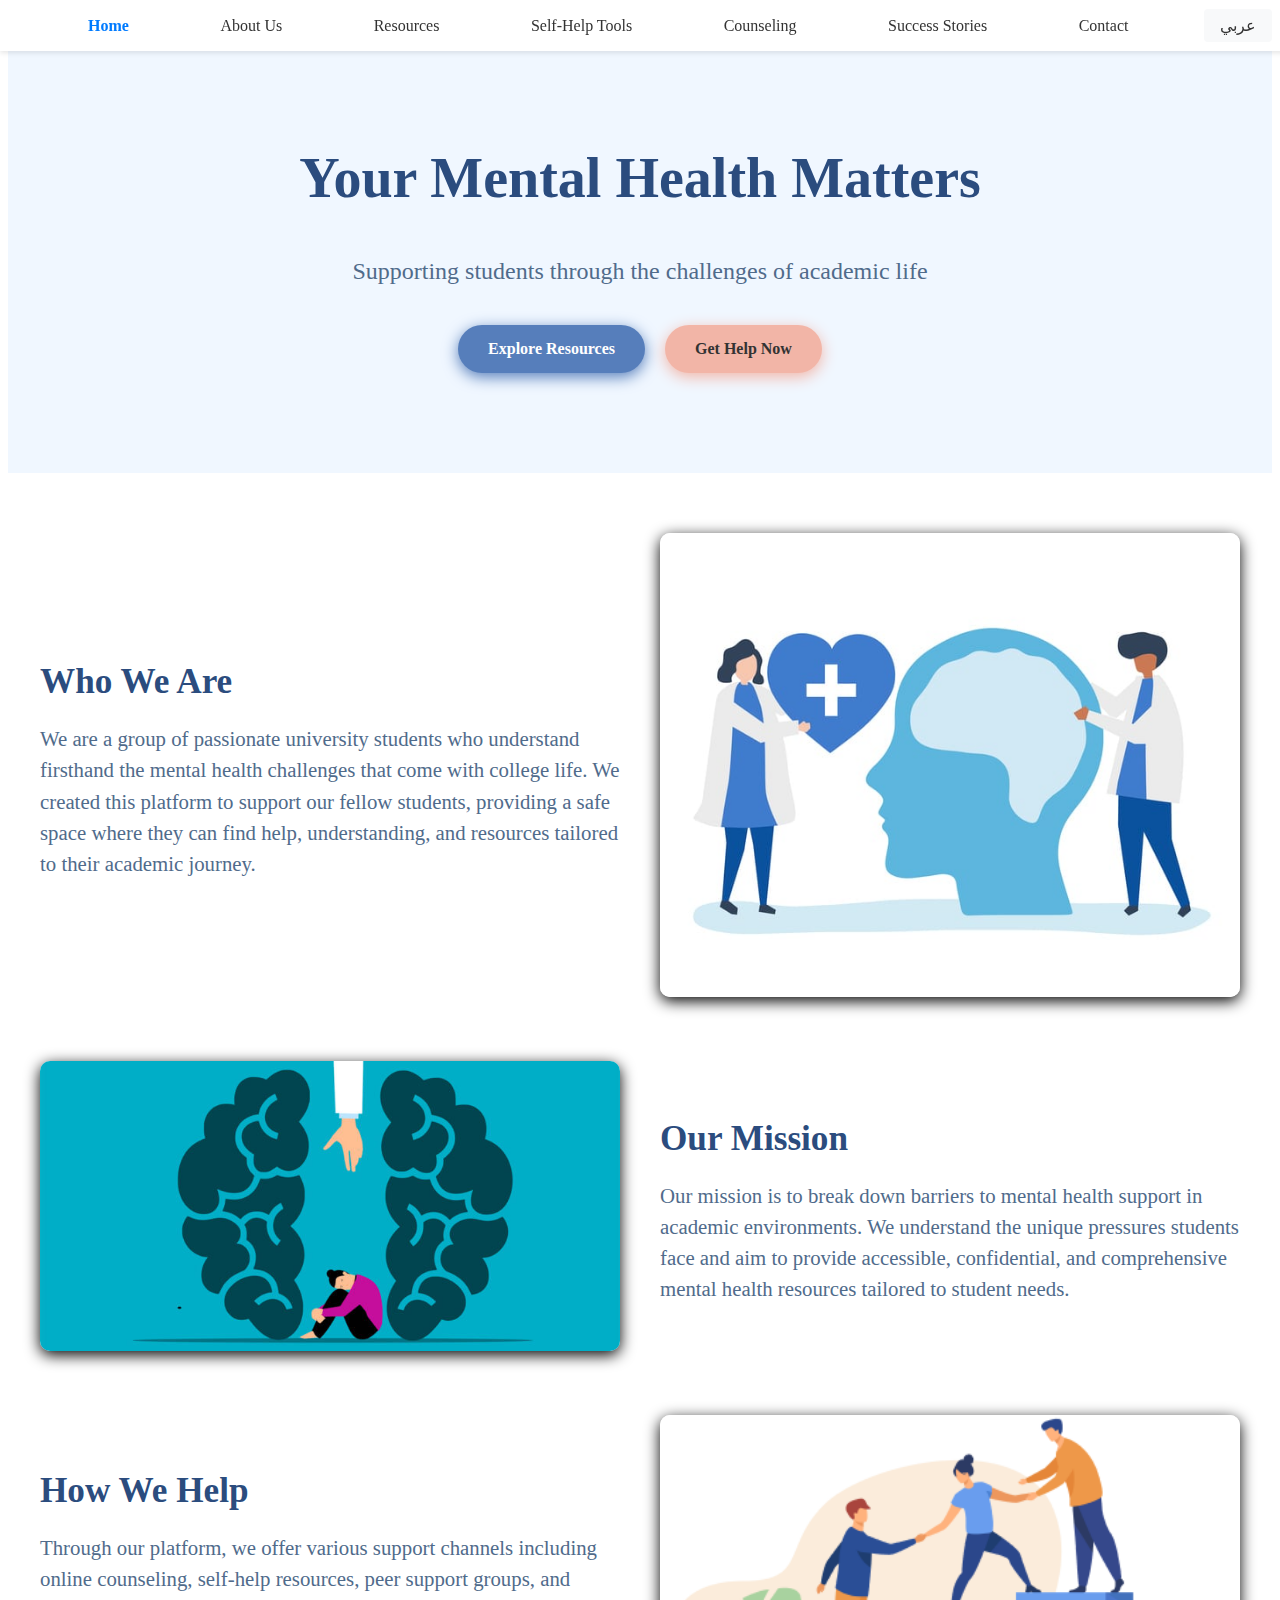
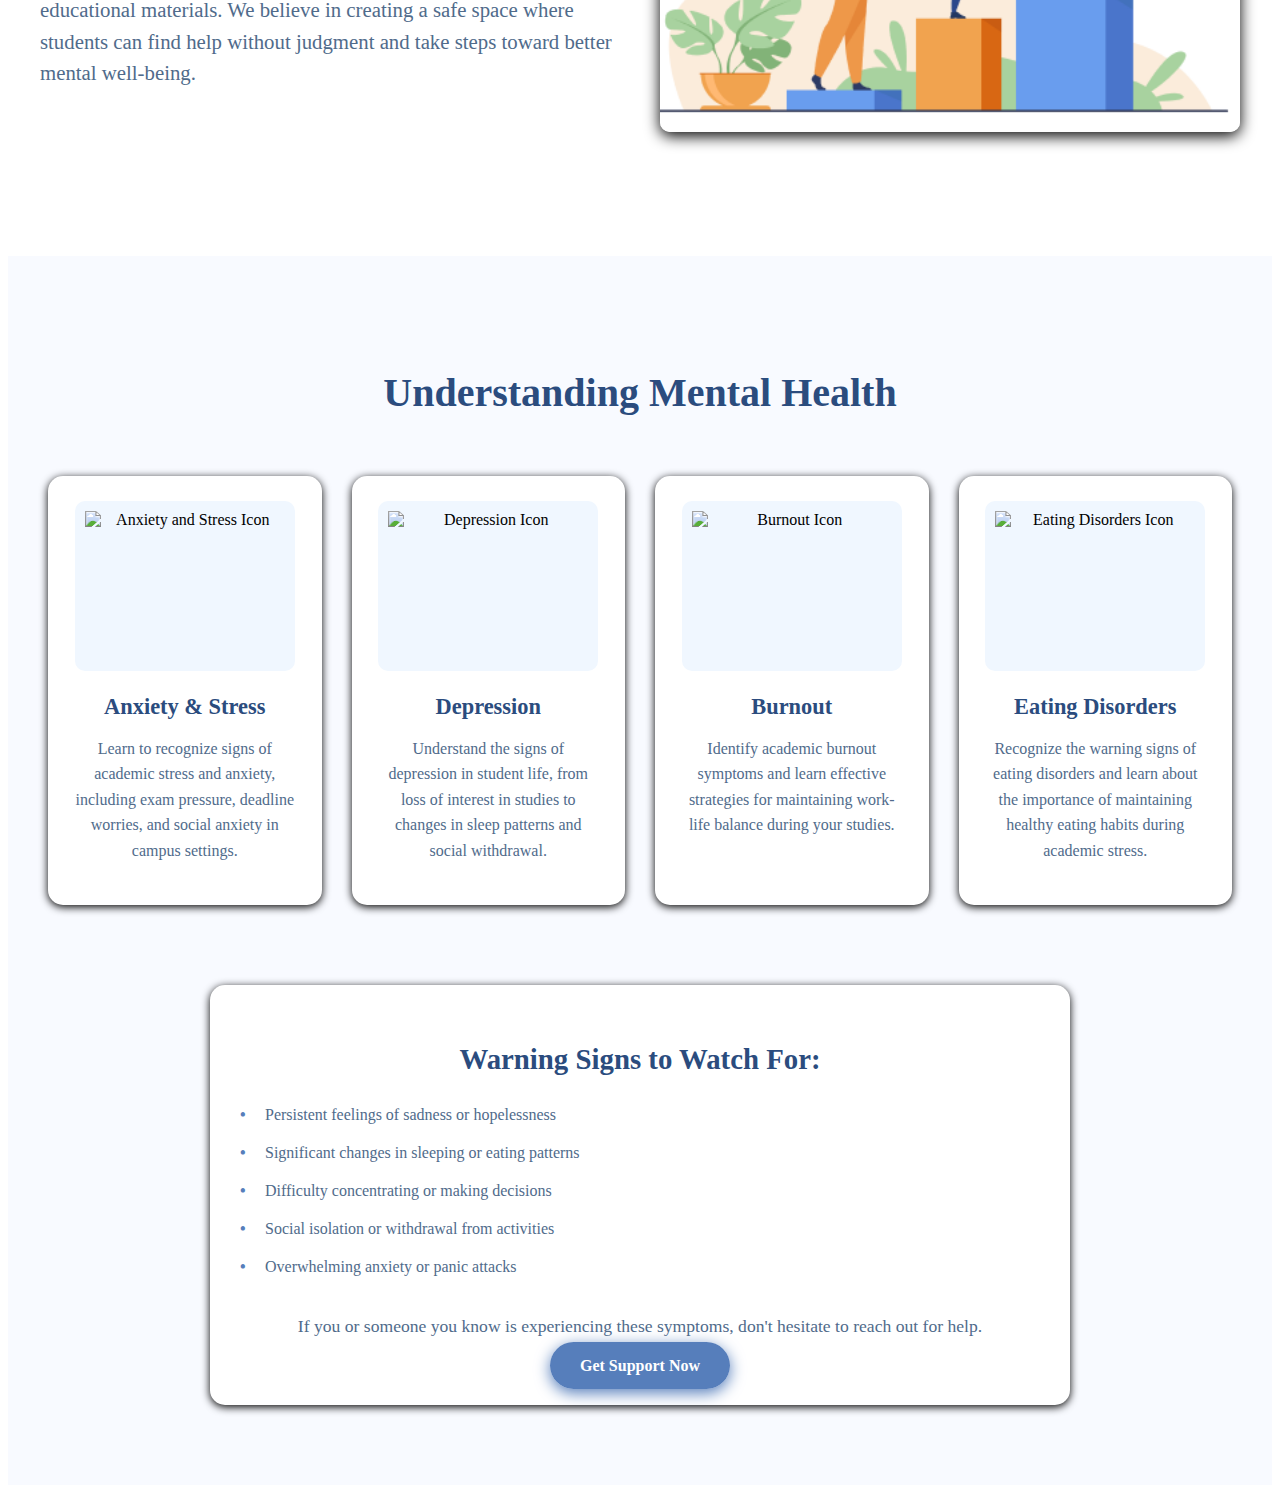
==== index.html @ aa148272 "moving tha page" ====
<!DOCTYPE html>
<html lang="en">
<head>
    <meta charset="UTF-8">
    <meta name="viewport" content="width=device-width, initial-scale=1.0">
    <title>Eman-Platform</title>
    <link rel="stylesheet" href="../css/style.css">
</head>
<body>
    <header>
        <nav>
            
                 <ul class="nav-links">
                <!-- Main pages -->
                <li><a href="index.html" class="active">Home</a></li>
                <li><a href="about.html">About Us</a></li>
                
                <!-- Help & Resources -->
                <li><a href="resources.html">Resources</a></li>
                <li><a href="tools.html">Self-Help Tools</a></li>
                
                <!-- Support & Services -->
                <li><a href="counseling.html">Counseling</a></li>
                
                <!-- Community & Information -->
                <li><a href="stories.html">Success Stories</a></li>
                
                <!-- Contact -->
                <li><a href="contact.html">Contact</a></li>
                <!-- Language -->
                <li class="language-switch">
                    <a href="index-ar.html">عربي</a>
                </li>

            </ul>
            
        </nav>
    </header>

    <main>
        <section class="hero">
            <h1>Your Mental Health Matters</h1>
            <p>Supporting students through the challenges of academic life</p>
            <div class="cta-buttons">
                <a href="resources.html" class="btn primary">Explore Resources</a>
                <a href="contact.html" class="btn secondary">Get Help Now</a>
            </div>
        </section>







    </main>

    <section class="intro-sections">
        <div class="intro-container">
            <div class="intro-text">
                <h2>Who We Are</h2>
                <p>We are a group of passionate university students who understand firsthand the mental health challenges that come with college life. We created this platform to support our fellow students, providing a safe space where they can find help, understanding, and resources tailored to their academic journey.</p>
            </div>
            <div class="intro-image">
                <img src="../imges/mentalhealthnursing.png" alt="Supportive team of mental health professionals">
            </div>
        </div>

        <div class="intro-container reverse">
            <div class="intro-text">
                <h2>Our Mission</h2>
                <p>Our mission is to break down barriers to mental health support in academic environments. We understand the unique pressures students face and aim to provide accessible, confidential, and comprehensive mental health resources tailored to student needs.</p>
            </div>
            <div class="intro-image">
                <img src="../imges/img-750x375.png" alt="Students supporting each other">
            </div>
        </div>

        <div class="intro-container">
            <div class="intro-text">
                <h2>How We Help</h2>
                <p>Through our platform, we offer various support channels including online counseling, self-help resources, peer support groups, and educational materials. We believe in creating a safe space where students can find help without judgment and take steps toward better mental well-being.</p>
            </div>
            <div class="intro-image">
                <img src="../imges/image-7.png" alt="Various support channels illustration">
            </div>
        </div>
        
    </section>
    <section class="mental-health-awareness">
        <h2>Understanding Mental Health</h2>
        <div class="awareness-grid">
            <div class="awareness-card">
                <div class="card-image">
                    <img src="../imges/anxiety.png" alt="Anxiety and Stress Icon">
                </div>
                <h3>Anxiety & Stress</h3>
                <p>Learn to recognize signs of academic stress and anxiety, including exam pressure, deadline worries, and social anxiety in campus settings.</p>
            </div>
            <div class="awareness-card">
                <div class="card-image">
                    <img src="../imges/depression.png" alt="Depression Icon">
                </div>
                <h3>Depression</h3>
                <p>Understand the signs of depression in student life, from loss of interest in studies to changes in sleep patterns and social withdrawal.</p>
            </div>
            <div class="awareness-card">
                <div class="card-image">
                    <img src="../imges/burnout.png" alt="Burnout Icon">
                </div>
                <h3>Burnout</h3>
                <p>Identify academic burnout symptoms and learn effective strategies for maintaining work-life balance during your studies.</p>
            </div>
            <div class="awareness-card">
                <div class="card-image">
                    <img src="../imges/eating-disorder.png" alt="Eating Disorders Icon">
                </div>
                <h3>Eating Disorders</h3>
                <p>Recognize the warning signs of eating disorders and learn about the importance of maintaining healthy eating habits during academic stress.</p>
            </div>
        </div>
        <div class="quick-help">
            <h3>Warning Signs to Watch For:</h3>
            <ul class="warning-signs">
                <li>Persistent feelings of sadness or hopelessness</li>
                <li>Significant changes in sleeping or eating patterns</li>
                <li>Difficulty concentrating or making decisions</li>
                <li>Social isolation or withdrawal from activities</li>
                <li>Overwhelming anxiety or panic attacks</li>
            </ul>
            <div class="help-message">
                <p>If you or someone you know is experiencing these symptoms, don't hesitate to reach out for help.</p>
                <a href="contact.html" class="btn primary">Get Support Now</a>
            </div>
        </div>
    </section>




</body>
</html>
---- css/style.css ----
/* ===== HEADER SECTION ===== */
header {
    background-color: #ffffff;  /* White background for the header */
    box-shadow: 0 2px 5px rgb(0, 0, 0, 0.1);  /* Subtle shadow for depth */
    padding: 1rem 2rem;  /* Inner spacing: 1rem top/bottom, 2rem left/right */
    position: fixed;  /* Keeps header fixed while scrolling */
    width: 100%;  /* Full width of viewport */
    top: 0;  /* Aligned to top of viewport */
    left: 0;  /* Aligned to left of viewport */
    z-index: 1000;  /* Ensures header stays above other content */
}

/* ===== NAVIGATION SECTION ===== */
nav {
    max-width: 1200px;  /* Maximum width of navigation */
    margin: 0 auto;  /* Centers the navigation horizontally */
}

/* Navigation links container styling */
.nav-links {
    list-style: none;  /* Removes default list bullets */
    display: flex;  /* Creates horizontal layout */
    align-items: center;  /* Vertically centers items */
    justify-content: space-between;  /* Evenly spaces items */
    padding: 0;  /* Removes default padding */
    margin: 0;  /* Removes default margin */
}

/* Individual navigation link styling */
.nav-links li a {
    text-decoration: none;  /* Removes underline from links */
    color: #333333;  /* Dark gray text color */
    font-weight: 500;  /* Medium font weight */
    padding: 0.5rem 1rem;  /* Spacing around link text */
}

/* Hover effect for navigation links */
.nav-links li a:hover {
    color: #007bff;  /* Blue color on hover */
}

/* Styling for active/current page link */
.nav-links li a.active {
    color: #007bff;  /* Blue color for active link */
    font-weight: 600;  /* Slightly bolder than regular links */
}

/* Language switch button styling */
.language-switch a {
    background-color: #f8f9fa;  /* Light gray background */
    border-radius: 4px;  /* Rounded corners */
    padding: 0.5rem 1rem;  /* Spacing around text */
}

/* Body adjustment to prevent content from hiding under fixed header */


/* ===== HERO SECTION ===== */
.hero {
    background-color: #F0F7FF;  /* Light, calming blue background */
    padding: 100px 20px;
    text-align: center;
    /* min-height: 80vh; */
    display: flex;
    flex-direction: column;
    justify-content: center;
    align-items: center;
}

.hero h1 {
    color: #2B4C7E;  /* Deep calming blue */
    font-size: 3.5rem;
    margin-bottom: 1.5rem;
    font-weight: 700;
}

.hero p {
    color: #506B8B;  /* Softer blue for better readability */
    font-size: 1.5rem;
    margin-bottom: 2.5rem;
    max-width: 800px;
}

.cta-buttons {
    display: flex;
    gap: 20px;
    justify-content: center;
}

.btn {
    padding: 15px 30px;
    border-radius: 30px;
    text-decoration: none;
    font-weight: 600;
    transition: all 0.3s ease;
}

.btn.primary {
    background-color: #567EBB;  /* Trustworthy blue */
    color: white;
    box-shadow: 0 4px 15px rgb(86, 126, 187);
}

.btn.primary:hover {
    background-color: #4A6DA1;
}

.btn.secondary {
    background-color: #F2B5A7;  /* Soft coral - warm and inviting */
    color: #333;
    box-shadow: 0 4px 15px rgb(242, 181, 167);
}

.btn.secondary:hover {
    background-color: #E9A192;
  
}

/* ===== INTRODUCTION SECTIONS ===== */
.intro-sections {
    padding: 60px 20px;
    background-color: #fff;
}

.intro-container {
    max-width: 1200px;
    margin: 0 auto 60px;
    display: flex;
    align-items: center;
    gap: 40px;
}

.intro-container.reverse {
    flex-direction: row-reverse;
}

.intro-text {
    flex: 1;
}

.intro-text h2 {
    color: #2B4C7E;
    font-size: 2.2rem;
    margin-bottom: 20px;
}

.intro-text p {
    color: #506B8B;
    font-size: 1.3rem;
    line-height: 1.5;
}

.intro-image {
    flex: 1;
}

.intro-image img {
    width: 100%;
    border-radius: 10px;
    box-shadow: 0 4px 15px rgb(0, 0, 0);
}

/* ===== MENTAL HEALTH AWARENESS SECTION ===== */
.mental-health-awareness {
    padding: 80px 20px;
    background-color: #F8FAFF;
}

.mental-health-awareness h2 {
    text-align: center;
    color: #2B4C7E;
    font-size: 2.5rem;
    margin-bottom: 40px;
}

.awareness-grid {
    max-width: 1200px;
    margin: 0 auto;
    display: grid;
    grid-template-columns: repeat(auto-fit, minmax(250px, 1fr));
    gap: 30px;
    padding: 20px;
}

/* ===== AWARENESS CARDS ===== */
.awareness-card {
    background: white;
    padding: 25px;
    border-radius: 15px;
    box-shadow: 0 2px 8px rgb(0, 0, 0);
    text-align: center;
}

.card-image {
    width: 200px;  /* Increased width for better visibility */
    height: 150px; /* Aspect ratio suitable for most images */
    margin: 0 auto 20px;
    background-color: #F0F7FF;
    border-radius: 10px; /* Slight rounded corners instead of circle */
    padding: 10px;
    display: flex;
    align-items: center;
    justify-content: center;
    overflow: hidden; /* Ensures image stays within bounds */
}

.card-image img {
    width: 100%;
    height: 100%;
    object-fit: cover; /* Changed to cover to fill the space properly */
}

/* Optional: Add a subtle rotation on hover */




.awareness-card h3 {
    color: #2B4C7E;
    font-size: 1.4rem;
    margin-bottom: 15px;
}

.awareness-card p {
    color: #506B8B;
    line-height: 1.6;
}

/* ===== QUICK HELP SECTION ===== */
.quick-help {
    max-width: 800px;
    margin: 60px auto 0;
    padding: 30px;
    background: white;
    border-radius: 15px;
    box-shadow: 0 2px 8px rgb(0, 0, 0);
}

.quick-help h3 {
    color: #2B4C7E;
    font-size: 1.8rem;
    margin-bottom: 20px;
    text-align: center;
}

/* ===== WARNING SIGNS LIST ===== */
.warning-signs {
    list-style: none;
    padding: 0;
    margin-bottom: 30px;
}

.warning-signs li {
    color: #506B8B;
    padding: 10px 0;
    padding-left: 25px;
    position: relative;
}

.warning-signs li::before {
    content: "•";
    color: #567EBB;
    font-weight: bold;
    position: absolute;
    left: 0;
}

.help-message {
    text-align: center;
    margin-top: 30px;
}

.help-message p {
    color: #506B8B;
    margin-bottom: 20px;
    font-size: 1.1rem;
}
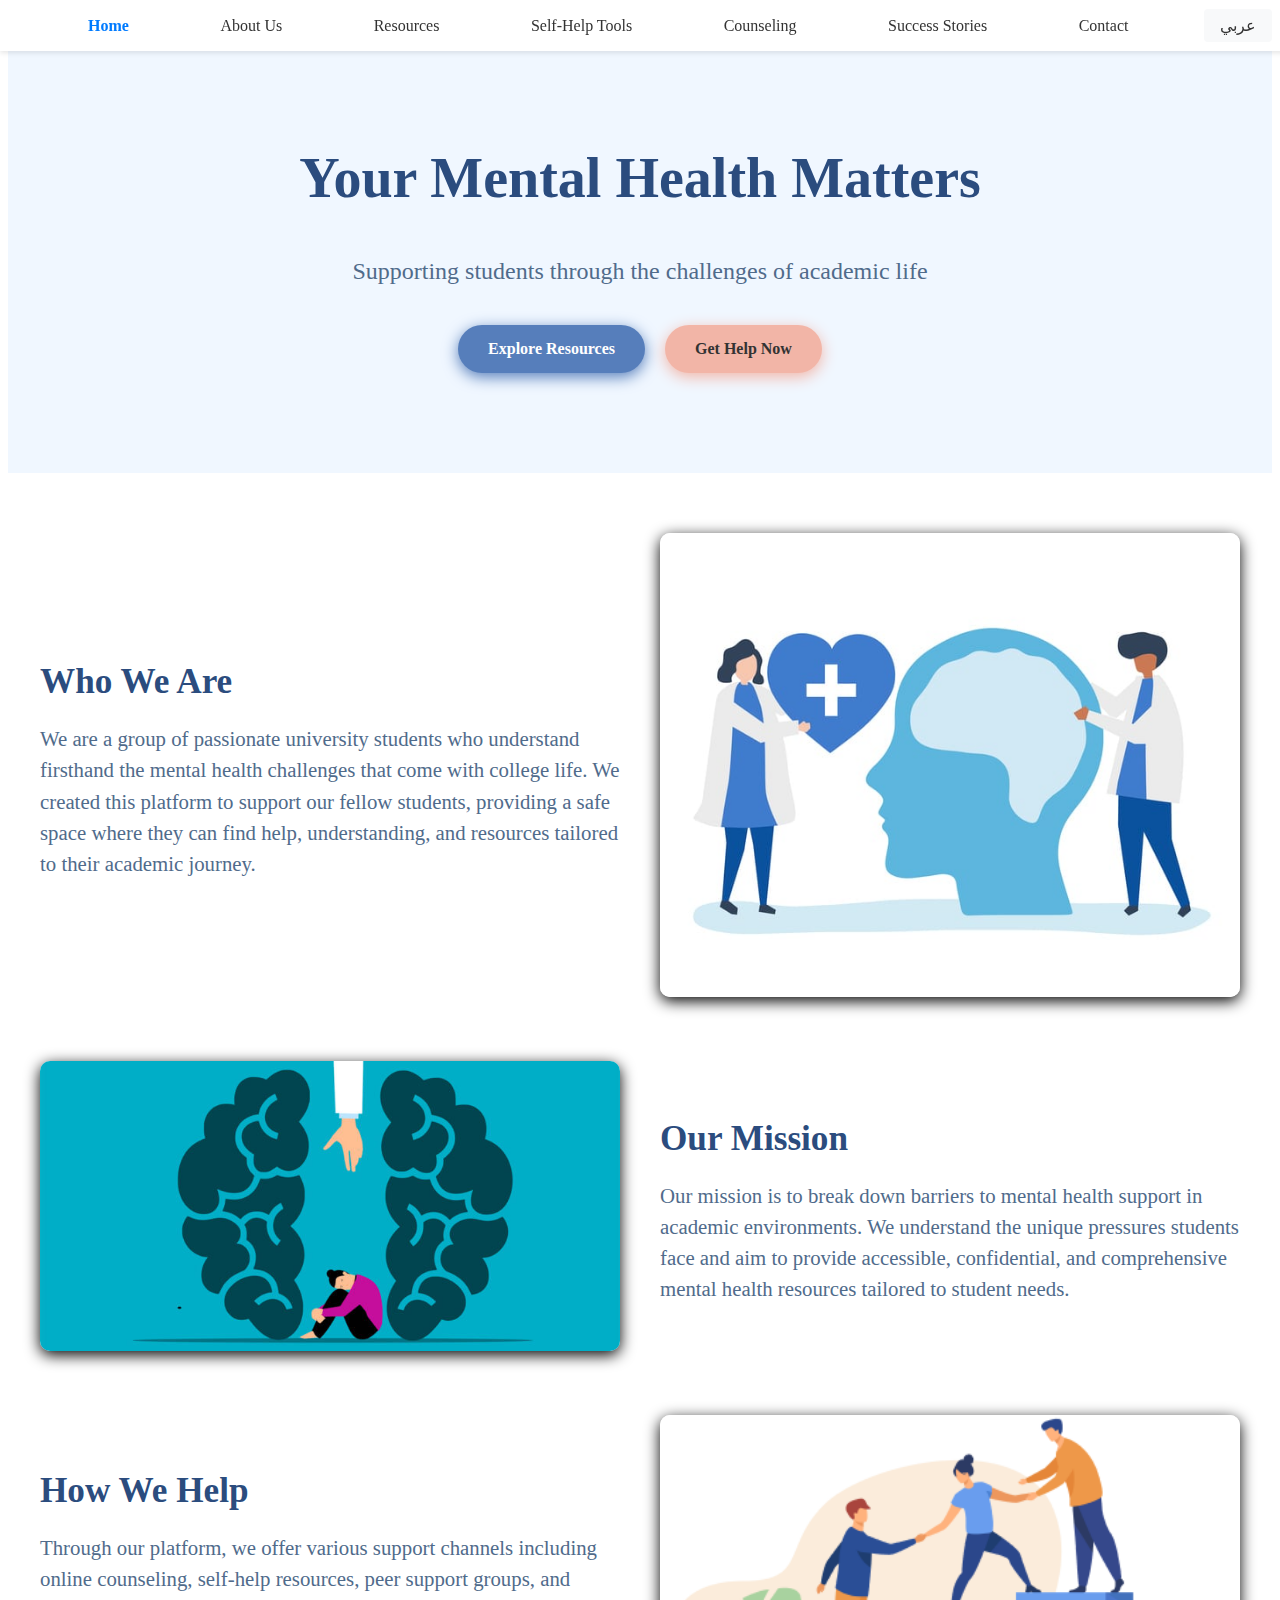
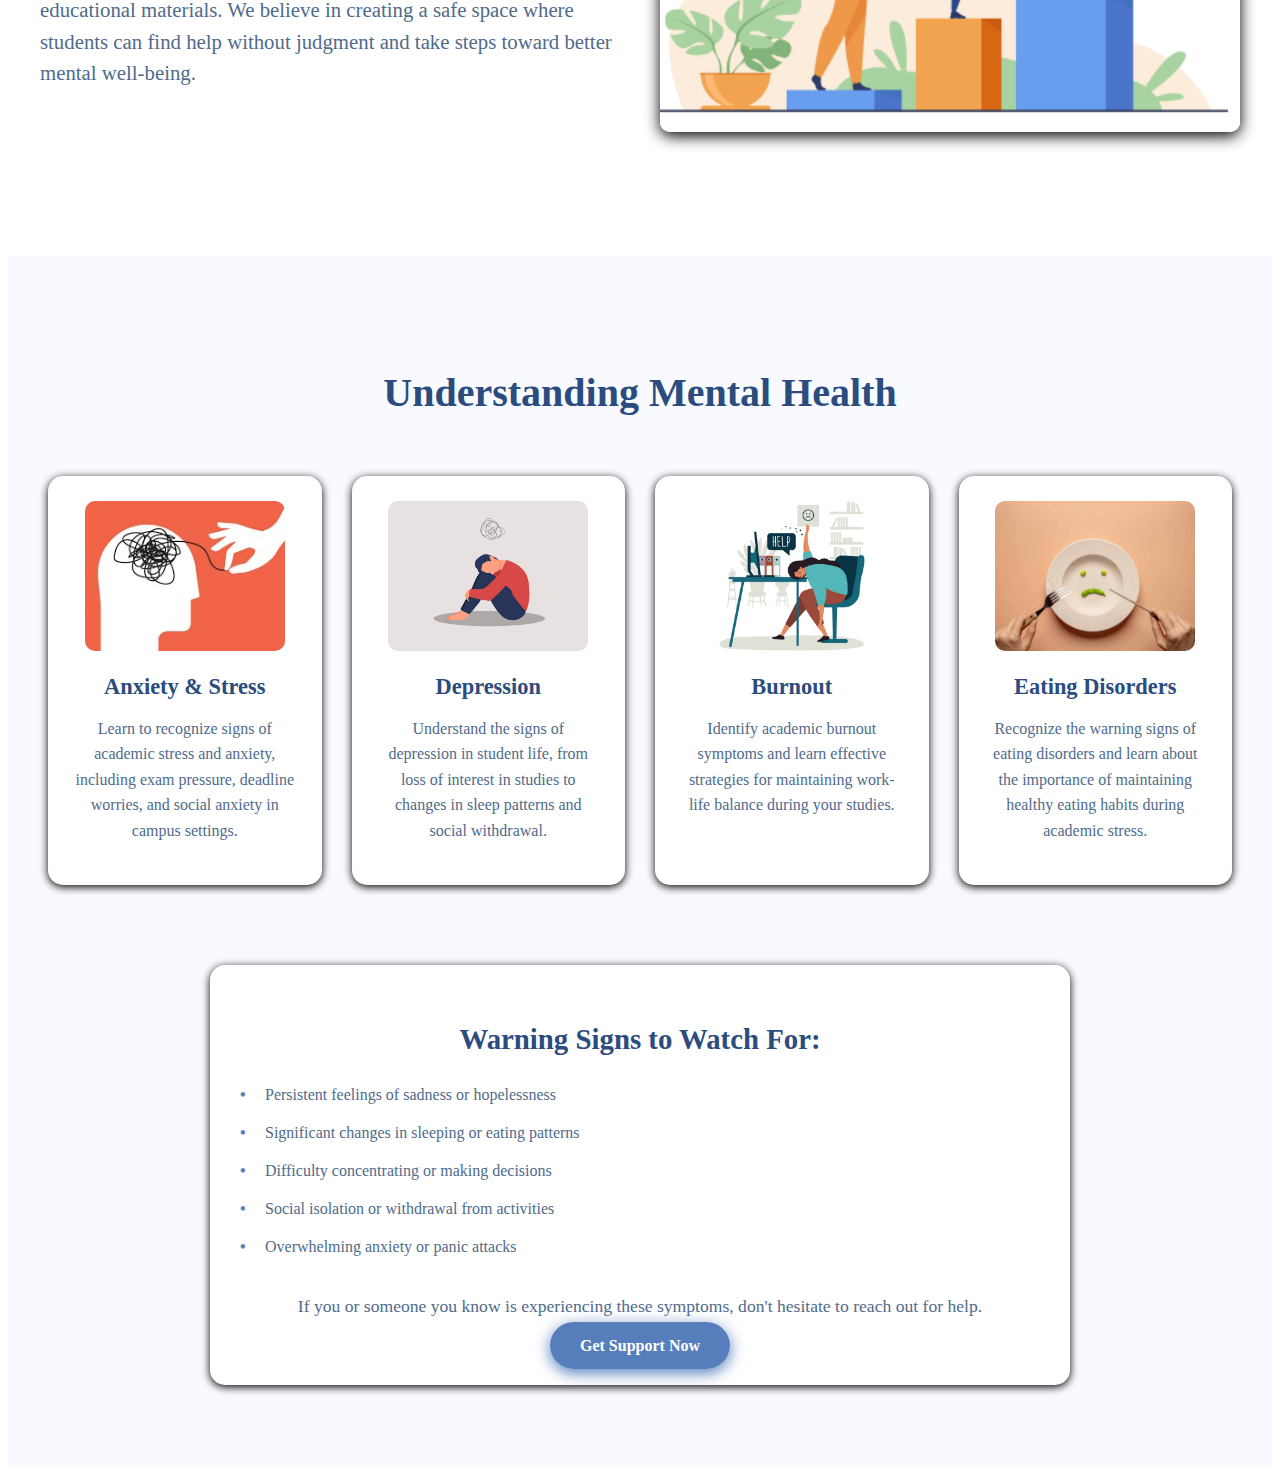
==== commit c9ab4d2a: "add the footer and finish the first page" ====
--- a/index.html
+++ b/index.html
@@ -92,28 +92,28 @@
         <div class="awareness-grid">
             <div class="awareness-card">
                 <div class="card-image">
-                    <img src="../imges/anxiety.png" alt="Anxiety and Stress Icon">
+                    <img src="../imges/images.jpg" alt="Anxiety and Stress Icon">
                 </div>
                 <h3>Anxiety & Stress</h3>
                 <p>Learn to recognize signs of academic stress and anxiety, including exam pressure, deadline worries, and social anxiety in campus settings.</p>
             </div>
             <div class="awareness-card">
                 <div class="card-image">
-                    <img src="../imges/depression.png" alt="Depression Icon">
+                    <img src="../imges/GettyImages-1296114150-860x574.jpg" alt="Depression Icon">
                 </div>
                 <h3>Depression</h3>
                 <p>Understand the signs of depression in student life, from loss of interest in studies to changes in sleep patterns and social withdrawal.</p>
             </div>
             <div class="awareness-card">
                 <div class="card-image">
-                    <img src="../imges/burnout.png" alt="Burnout Icon">
+                    <img src="../imges/shutterstock_1782987194-scaled.png" alt="Burnout Icon">
                 </div>
                 <h3>Burnout</h3>
                 <p>Identify academic burnout symptoms and learn effective strategies for maintaining work-life balance during your studies.</p>
             </div>
             <div class="awareness-card">
                 <div class="card-image">
-                    <img src="../imges/eating-disorder.png" alt="Eating Disorders Icon">
+                    <img src="../imges/ed_image.png" alt="Eating Disorders Icon">
                 </div>
                 <h3>Eating Disorders</h3>
                 <p>Recognize the warning signs of eating disorders and learn about the importance of maintaining healthy eating habits during academic stress.</p>
--- a/css/style.css
+++ b/css/style.css
@@ -197,7 +197,7 @@
     margin: 0 auto 20px;
     background-color: #F0F7FF;
     border-radius: 10px; /* Slight rounded corners instead of circle */
-    padding: 10px;
+    /* padding: 10px; */
     display: flex;
     align-items: center;
     justify-content: center;
@@ -277,4 +277,63 @@
 }
 
 
-
+/* ===== FOOTER SECTION ===== */
+footer {
+    background-color: #2B4C7E;
+    color: white;
+    padding: 40px 20px;
+    margin-top: 60px;
+}
+
+.footer-content {
+    max-width: 1200px;
+    margin: 0 auto;
+    display: grid;
+    grid-template-columns: repeat(3, 1fr);
+    gap: 40px;
+}
+
+.footer-section h4 {
+    color: #F2B5A7;
+    font-size: 1.2rem;
+    margin-bottom: 15px;
+}
+
+.footer-section p {
+    line-height: 1.6;
+    margin-bottom: 10px;
+}
+
+.footer-section ul {
+    list-style: none;
+    padding: 0;
+}
+
+.footer-section ul li {
+    margin-bottom: 10px;
+}
+
+.footer-section ul li a {
+    color: white;
+    text-decoration: none;
+    transition: color 0.3s ease;
+}
+
+.footer-section ul li a:hover {
+    color: #F2B5A7;
+}
+
+/* Responsive design for footer */
+@media (max-width: 768px) {
+    .footer-content {
+        grid-template-columns: 1fr;
+        text-align: center;
+    }
+
+    .footer-section {
+        margin-bottom: 30px;
+    }
+}
+
+
+
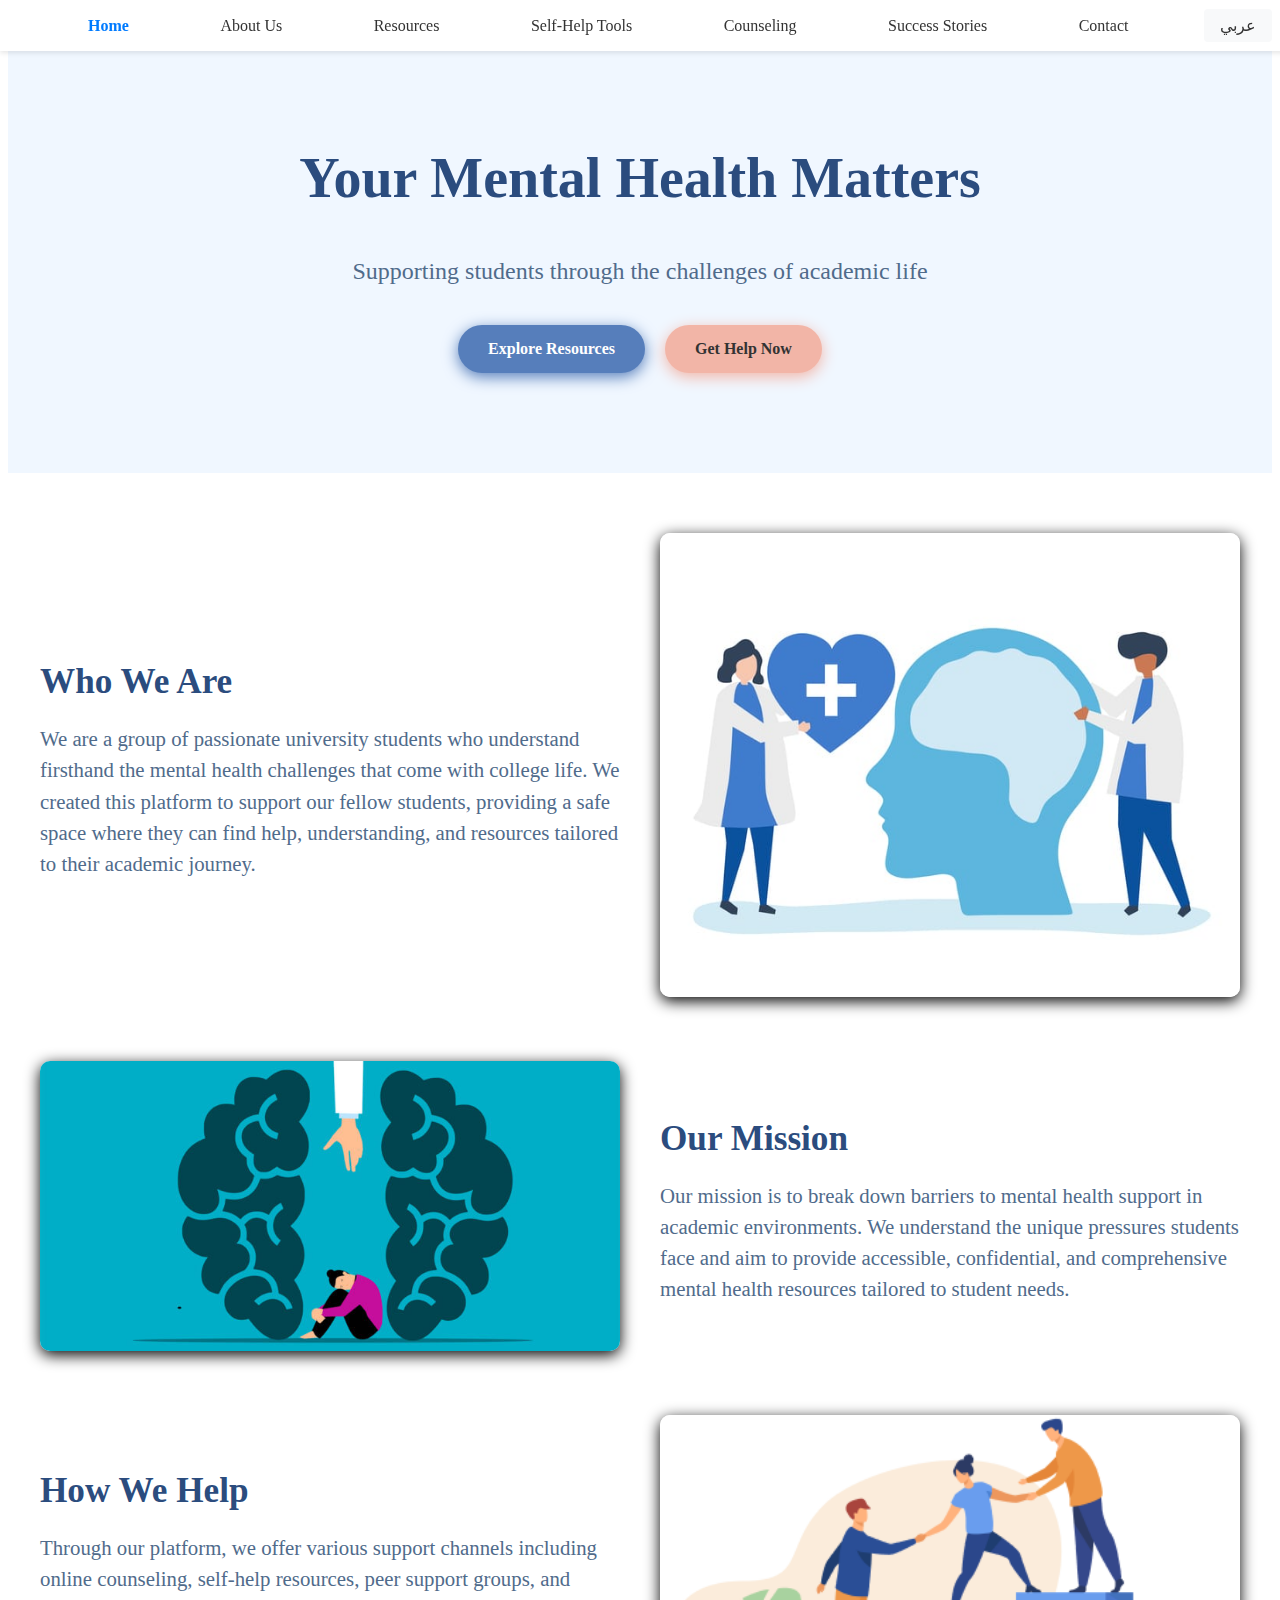
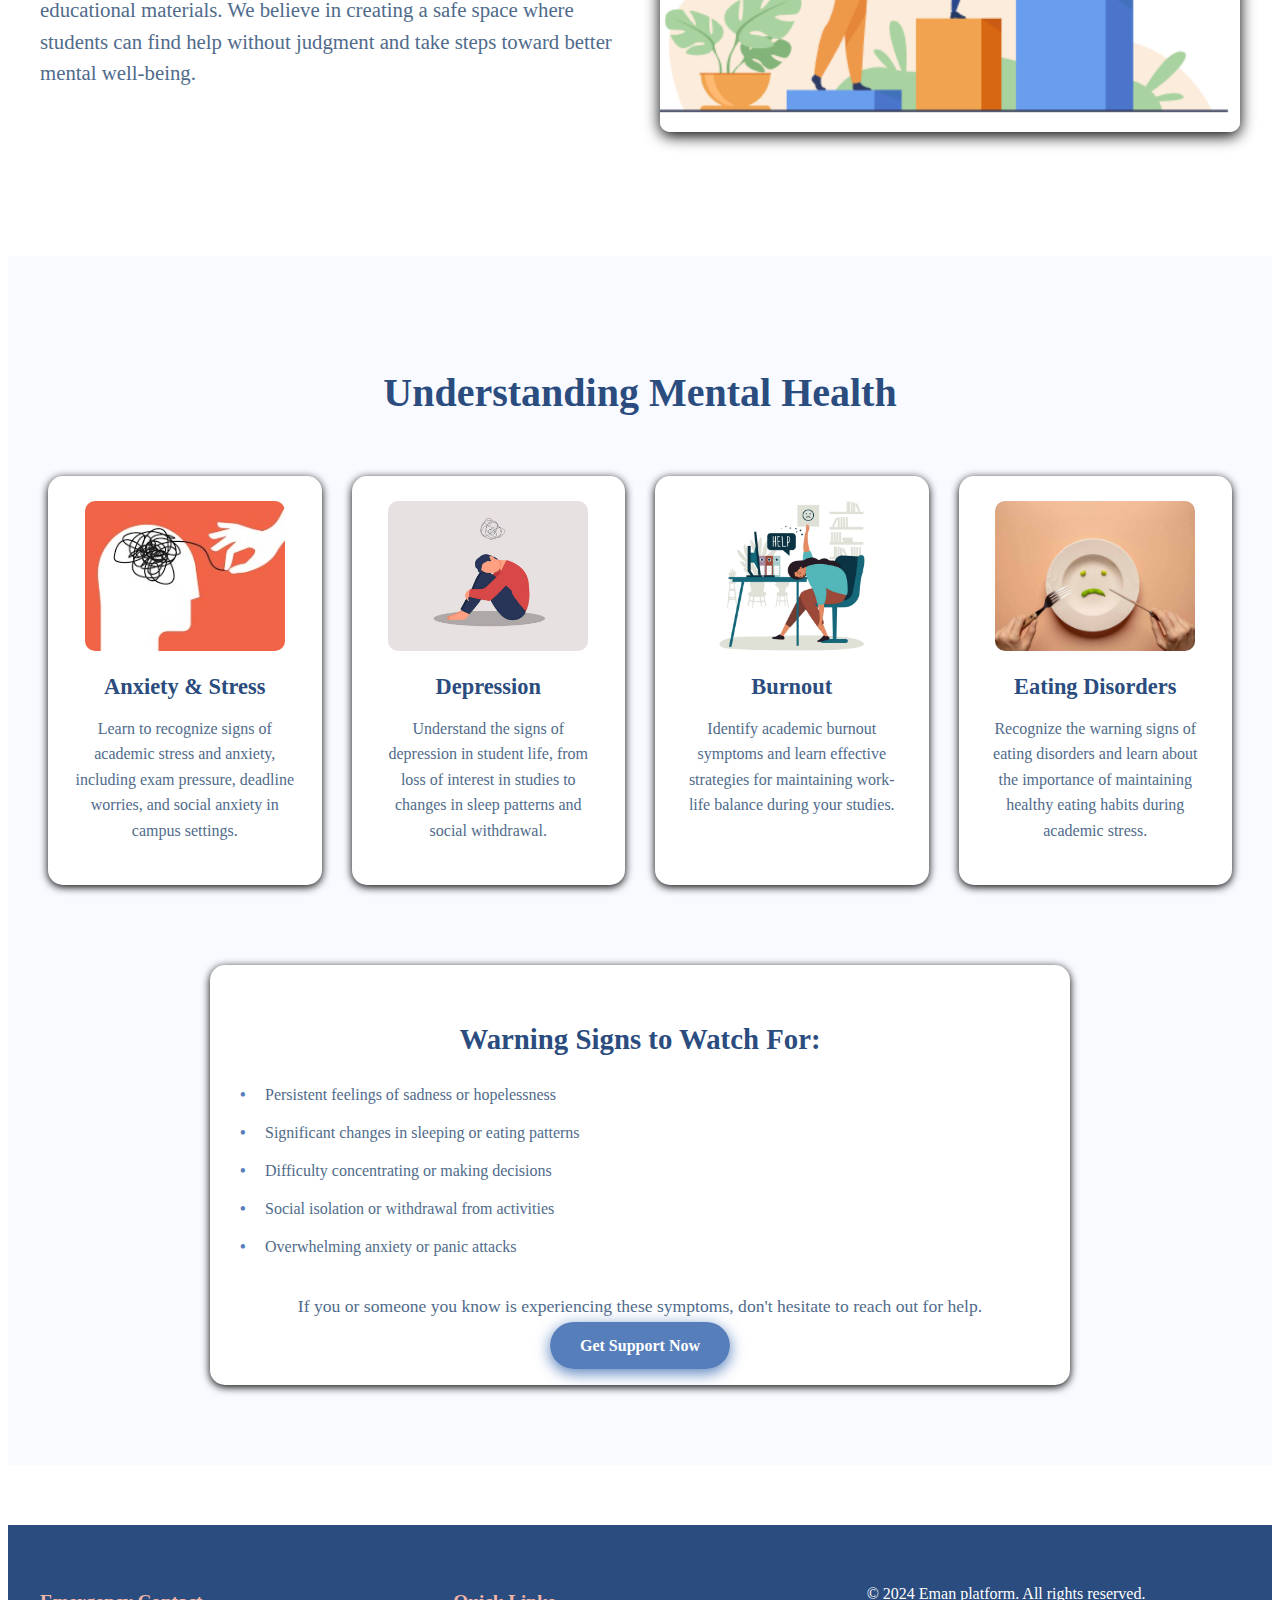
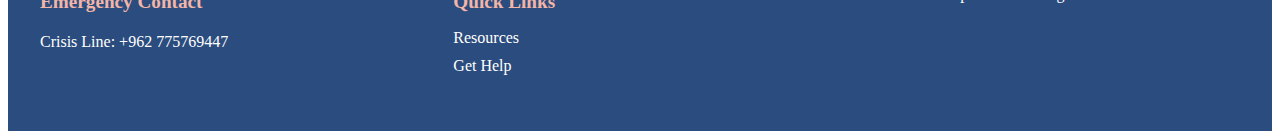
==== commit 927b6f5b: "just editing the path of the css file in the index.html page" ====
--- a/index.html
+++ b/index.html
@@ -4,7 +4,7 @@
     <meta charset="UTF-8">
     <meta name="viewport" content="width=device-width, initial-scale=1.0">
     <title>Eman-Platform</title>
-    <link rel="stylesheet" href="../css/style.css">
+    <link rel="stylesheet" href="css/style.css">
 </head>
 <body>
     <header>
@@ -62,7 +62,7 @@
                 <p>We are a group of passionate university students who understand firsthand the mental health challenges that come with college life. We created this platform to support our fellow students, providing a safe space where they can find help, understanding, and resources tailored to their academic journey.</p>
             </div>
             <div class="intro-image">
-                <img src="../imges/mentalhealthnursing.png" alt="Supportive team of mental health professionals">
+                <img src="imges/mentalhealthnursing.png" alt="Supportive team of mental health professionals">
             </div>
         </div>
 
@@ -72,7 +72,7 @@
                 <p>Our mission is to break down barriers to mental health support in academic environments. We understand the unique pressures students face and aim to provide accessible, confidential, and comprehensive mental health resources tailored to student needs.</p>
             </div>
             <div class="intro-image">
-                <img src="../imges/img-750x375.png" alt="Students supporting each other">
+                <img src="imges/img-750x375.png" alt="Students supporting each other">
             </div>
         </div>
 
@@ -82,7 +82,7 @@
                 <p>Through our platform, we offer various support channels including online counseling, self-help resources, peer support groups, and educational materials. We believe in creating a safe space where students can find help without judgment and take steps toward better mental well-being.</p>
             </div>
             <div class="intro-image">
-                <img src="../imges/image-7.png" alt="Various support channels illustration">
+                <img src="imges/image-7.png" alt="Various support channels illustration">
             </div>
         </div>
         
@@ -92,28 +92,28 @@
         <div class="awareness-grid">
             <div class="awareness-card">
                 <div class="card-image">
-                    <img src="../imges/images.jpg" alt="Anxiety and Stress Icon">
+                    <img src="imges/images.jpg" alt="Anxiety and Stress Icon">
                 </div>
                 <h3>Anxiety & Stress</h3>
                 <p>Learn to recognize signs of academic stress and anxiety, including exam pressure, deadline worries, and social anxiety in campus settings.</p>
             </div>
             <div class="awareness-card">
                 <div class="card-image">
-                    <img src="../imges/GettyImages-1296114150-860x574.jpg" alt="Depression Icon">
+                    <img src="imges/GettyImages-1296114150-860x574.jpg" alt="Depression Icon">
                 </div>
                 <h3>Depression</h3>
                 <p>Understand the signs of depression in student life, from loss of interest in studies to changes in sleep patterns and social withdrawal.</p>
             </div>
             <div class="awareness-card">
                 <div class="card-image">
-                    <img src="../imges/shutterstock_1782987194-scaled.png" alt="Burnout Icon">
+                    <img src="imges/shutterstock_1782987194-scaled.png" alt="Burnout Icon">
                 </div>
                 <h3>Burnout</h3>
                 <p>Identify academic burnout symptoms and learn effective strategies for maintaining work-life balance during your studies.</p>
             </div>
             <div class="awareness-card">
                 <div class="card-image">
-                    <img src="../imges/ed_image.png" alt="Eating Disorders Icon">
+                    <img src="imges/ed_image.png" alt="Eating Disorders Icon">
                 </div>
                 <h3>Eating Disorders</h3>
                 <p>Recognize the warning signs of eating disorders and learn about the importance of maintaining healthy eating habits during academic stress.</p>
@@ -135,6 +135,26 @@
         </div>
     </section>
 
+    <footer>
+        <div class="footer-content">
+            <div class="footer-section">
+                <h4>Emergency Contact</h4>
+                <p>Crisis Line: +962 775769447</p>
+
+            </div>
+            <div class="footer-section">
+                <h4>Quick Links</h4>
+                <ul>
+                    <li><a href="resources.html">Resources</a></li>
+                    <li><a href="contact.html">Get Help</a></li>
+                </ul>
+            </div>
+            <div class="footer-section">
+                <p>&copy; 2024 Eman platform. All rights reserved.</p>
+            </div>
+        </div>
+    </footer>
+
 
 
 
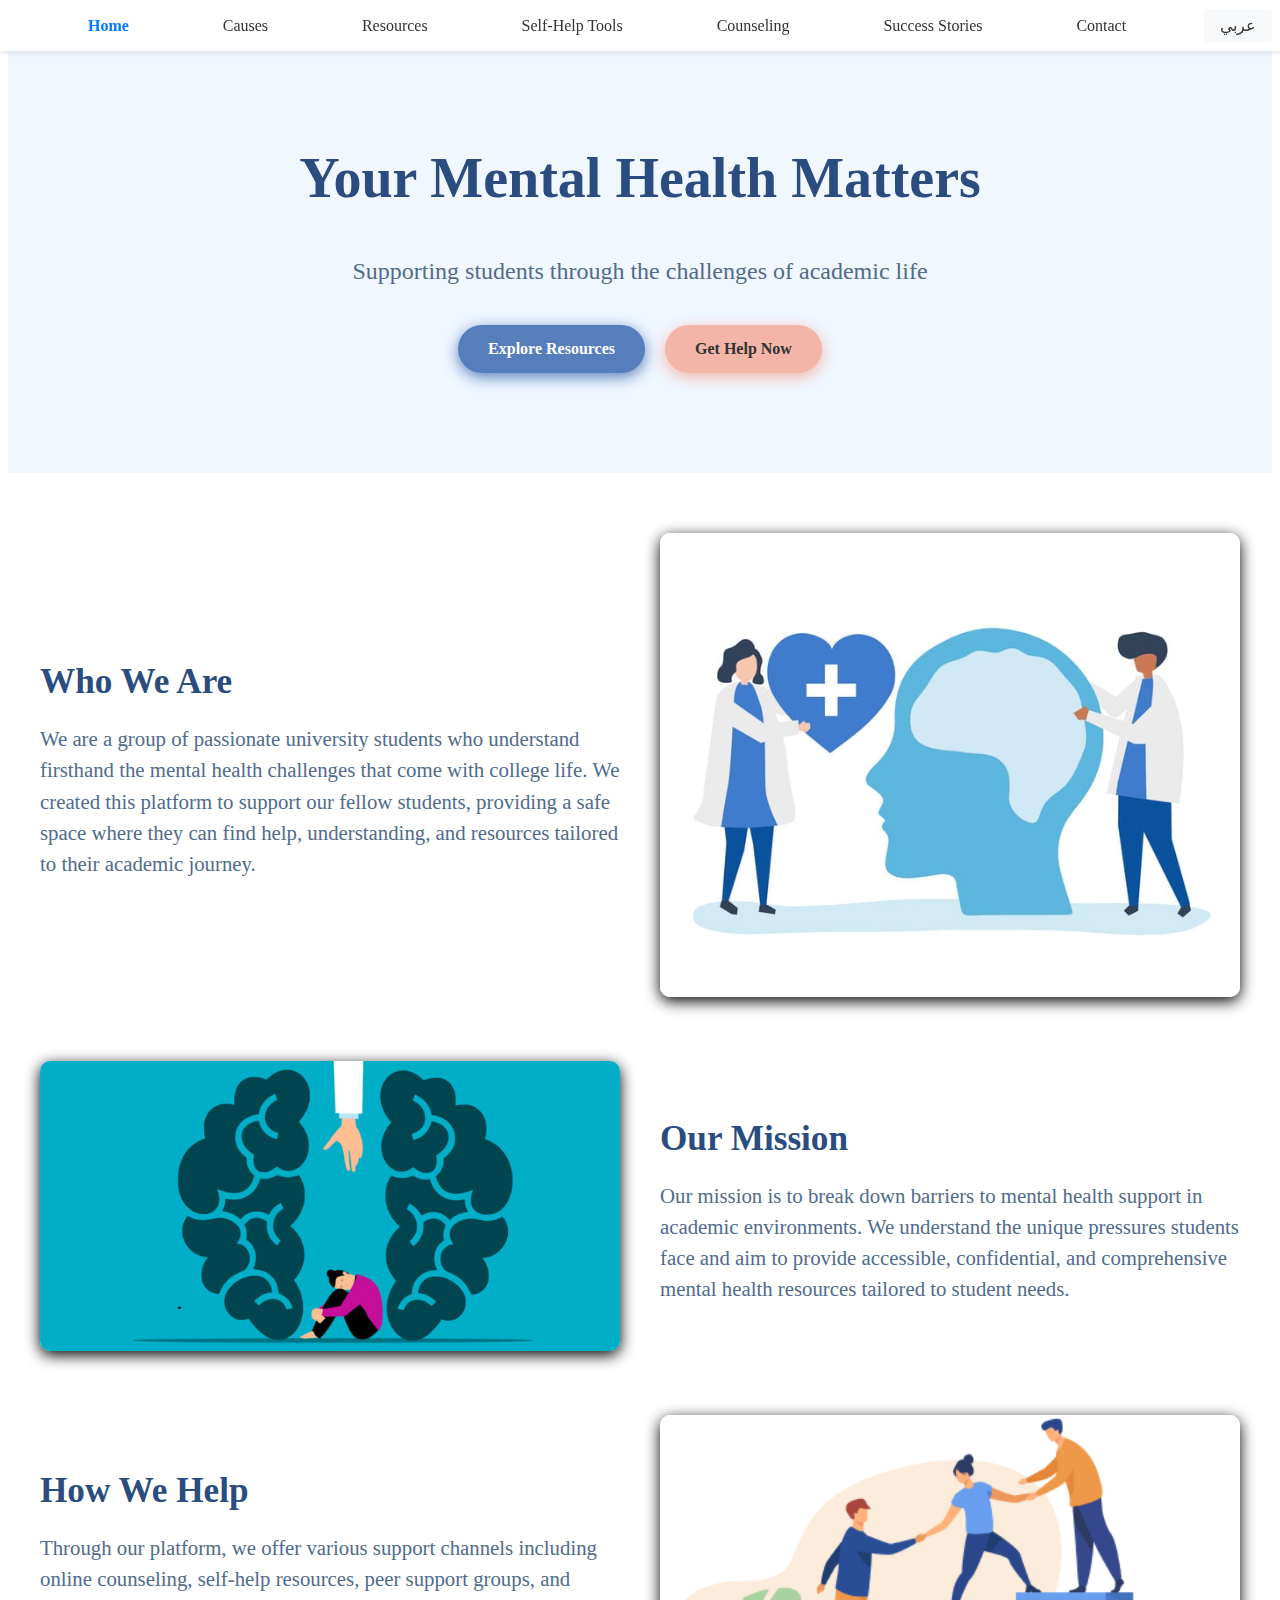
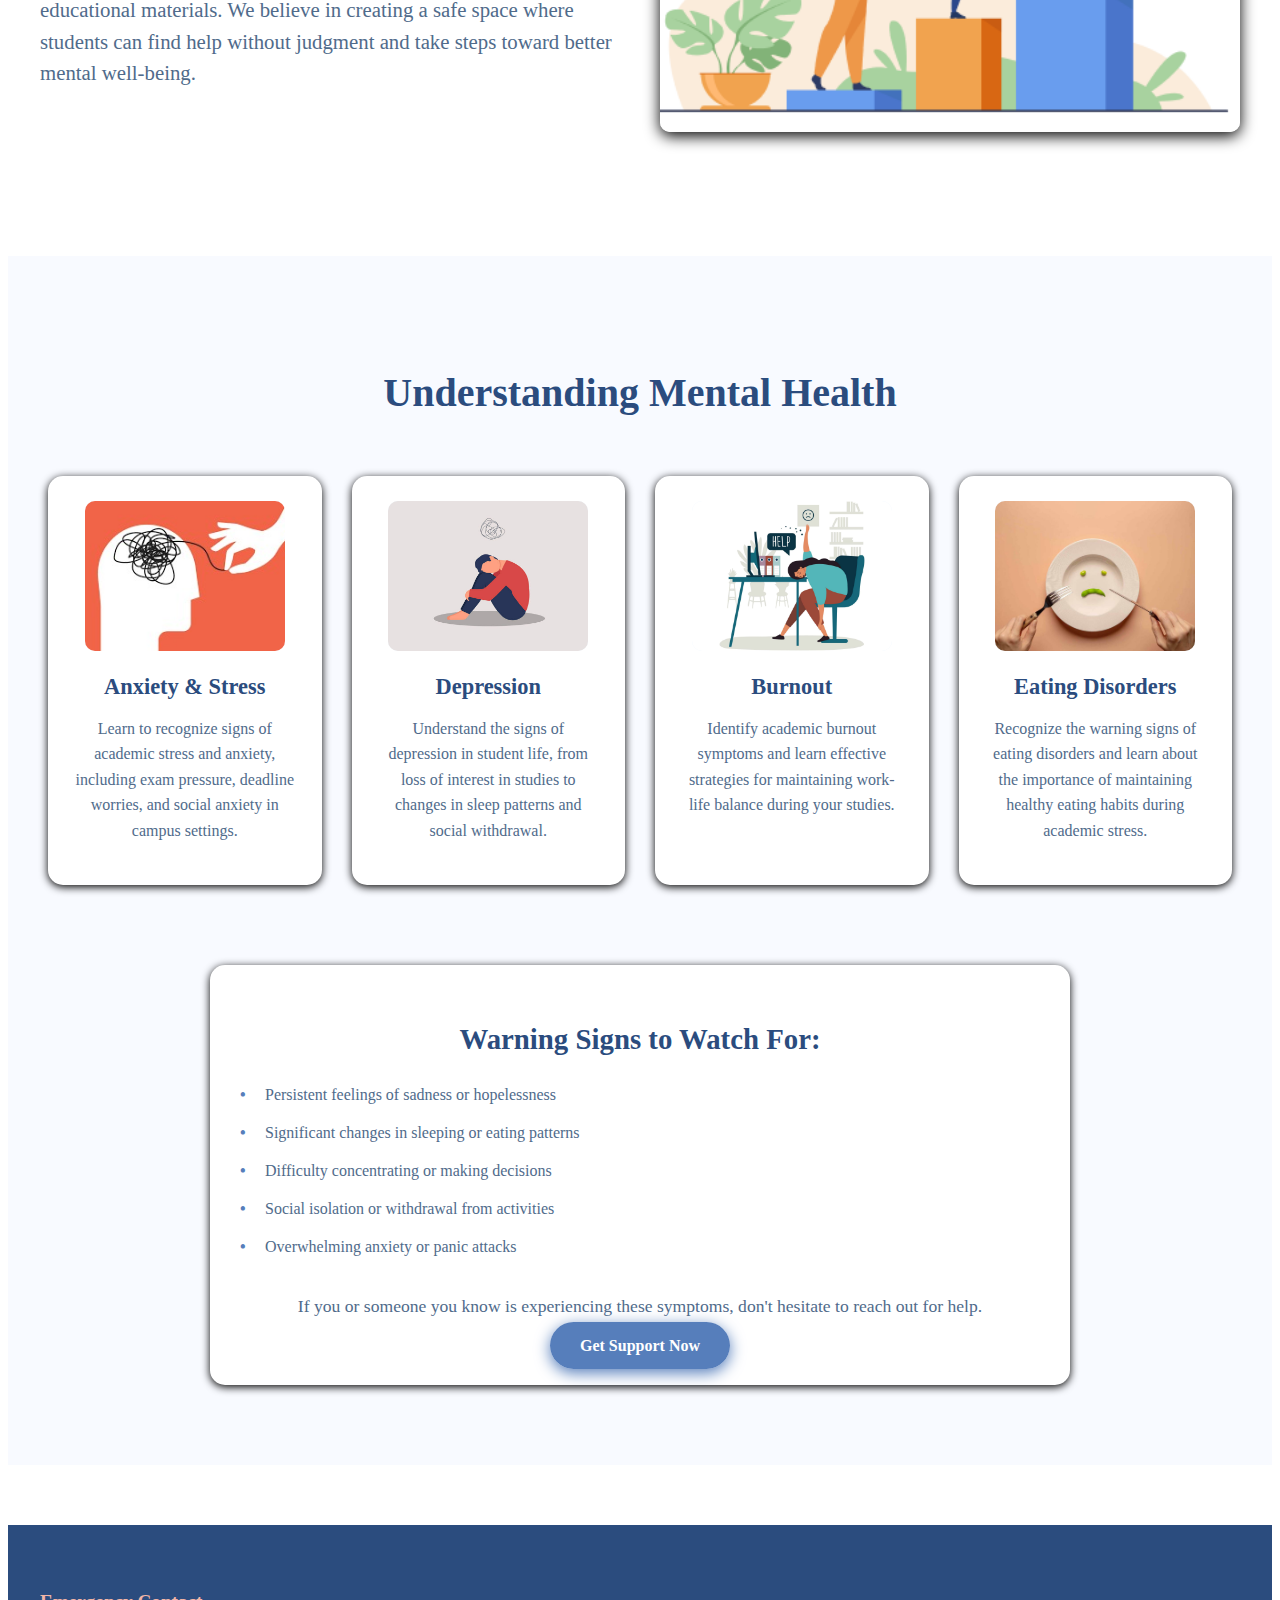
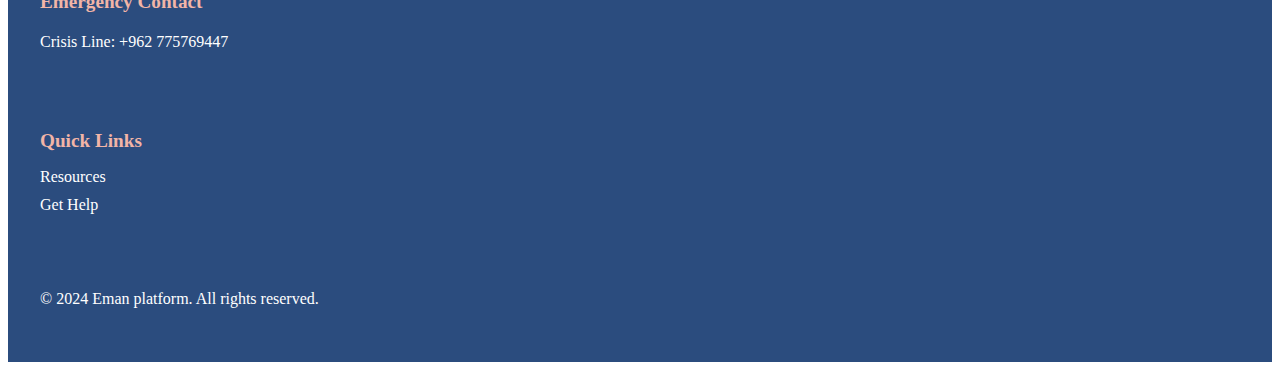
==== commit c2e85818: "making the second page the causes page and adding css styles and the html page" ====
--- a/index.html
+++ b/index.html
@@ -13,7 +13,7 @@
                  <ul class="nav-links">
                 <!-- Main pages -->
                 <li><a href="index.html" class="active">Home</a></li>
-                <li><a href="about.html">About Us</a></li>
+                <li><a href="causes.html">Causes</a></li>
                 
                 <!-- Help & Resources -->
                 <li><a href="resources.html">Resources</a></li>
--- a/css/style.css
+++ b/css/style.css
@@ -289,7 +289,7 @@
     max-width: 1200px;
     margin: 0 auto;
     display: grid;
-    grid-template-columns: repeat(3, 1fr);
+    /* grid-template-columns: repeat(3, 1fr); */
     gap: 40px;
 }
 
@@ -316,24 +316,141 @@
 .footer-section ul li a {
     color: white;
     text-decoration: none;
-    transition: color 0.3s ease;
 }
 
 .footer-section ul li a:hover {
     color: #F2B5A7;
 }
 
-/* Responsive design for footer */
+/* ===== CAUSES SECTION ===== */
+.causes-section {
+    padding: 60px 20px;
+    background-color: #fff;
+}
+
+.causes-container {
+    max-width: 1200px;
+    margin: 0 auto;
+}
+
+.causes-container h2 {
+    color: #2B4C7E;
+    font-size: 2.2rem;
+    margin-bottom: 40px;
+    text-align: center;
+}
+
+.causes-grid {
+    display: flex;
+    flex-wrap: wrap;
+    justify-content: center;
+    padding: 20px;
+    gap: 30px;
+}
+
+.cause-card {
+    flex: 0 1 350px;
+    background: white;
+    padding: 30px;
+    border-radius: 15px;
+    box-shadow: 0 2px 8px rgba(0, 0, 0, 0.1);
+    text-align: center;
+}
+
+.cause-card:hover {
+    
+    box-shadow: 0 5px 15px rgba(0, 0, 0, 0.2);
+}
+
+.cause-icon {
+    font-size: 2.5rem;
+    margin-bottom: 20px;
+}
+
+.cause-card h3 {
+    color: #2B4C7E;
+    font-size: 1.4rem;
+    margin-bottom: 15px;
+}
+
+.cause-card p {
+    color: #506B8B;
+    line-height: 1.6;
+}
+
+/* ===== CAUSES DETAILS SECTION ===== */
+.causes-details {
+    padding: 60px 20px;
+    background-color: #F8FAFF;
+}
+
+.detail-container {
+    max-width: 900px;
+    margin: 0 auto;
+}
+
+.detail-item {
+    margin-bottom: 50px;
+    padding: 30px;
+    background: white;
+    border-radius: 15px;
+    box-shadow: 0 2px 8px rgba(0, 0, 0, 0.1);
+    display: flex;
+    gap: 30px;
+    align-items: center;
+}
+
+.detail-content {
+    flex: 1;
+}
+
+.detail-image {
+    flex: 0 0 300px;
+    height: 200px;
+    border-radius: 10px;
+    overflow: hidden;
+}
+
+.detail-image img {
+    width: 100%;
+    height: 100%;
+    object-fit: cover;
+}
+
+/* Responsive adjustment */
 @media (max-width: 768px) {
-    .footer-content {
-        grid-template-columns: 1fr;
-        text-align: center;
+    .detail-item {
+        flex-direction: column;
     }
-
-    .footer-section {
-        margin-bottom: 30px;
+    
+    .detail-image {
+        flex: 0 0 200px;
+        width: 100%;
+        margin-bottom: 20px;
     }
 }
-
-
-
+.detail-item h3 {
+    color: #2B4C7E;
+    font-size: 1.8rem;
+    margin-bottom: 20px;
+}
+
+.detail-item p {
+    color: #506B8B;
+    font-size: 1.1rem;
+    line-height: 1.8;
+    text-align: justify;
+}
+
+/* Add hover effect */
+.detail-item:hover {
+    transform: translateY(-2px);
+    box-shadow: 0 4px 12px rgba(0, 0, 0, 0.15);
+    transition: all 0.3s ease;
+}
+
+
+
+
+
+
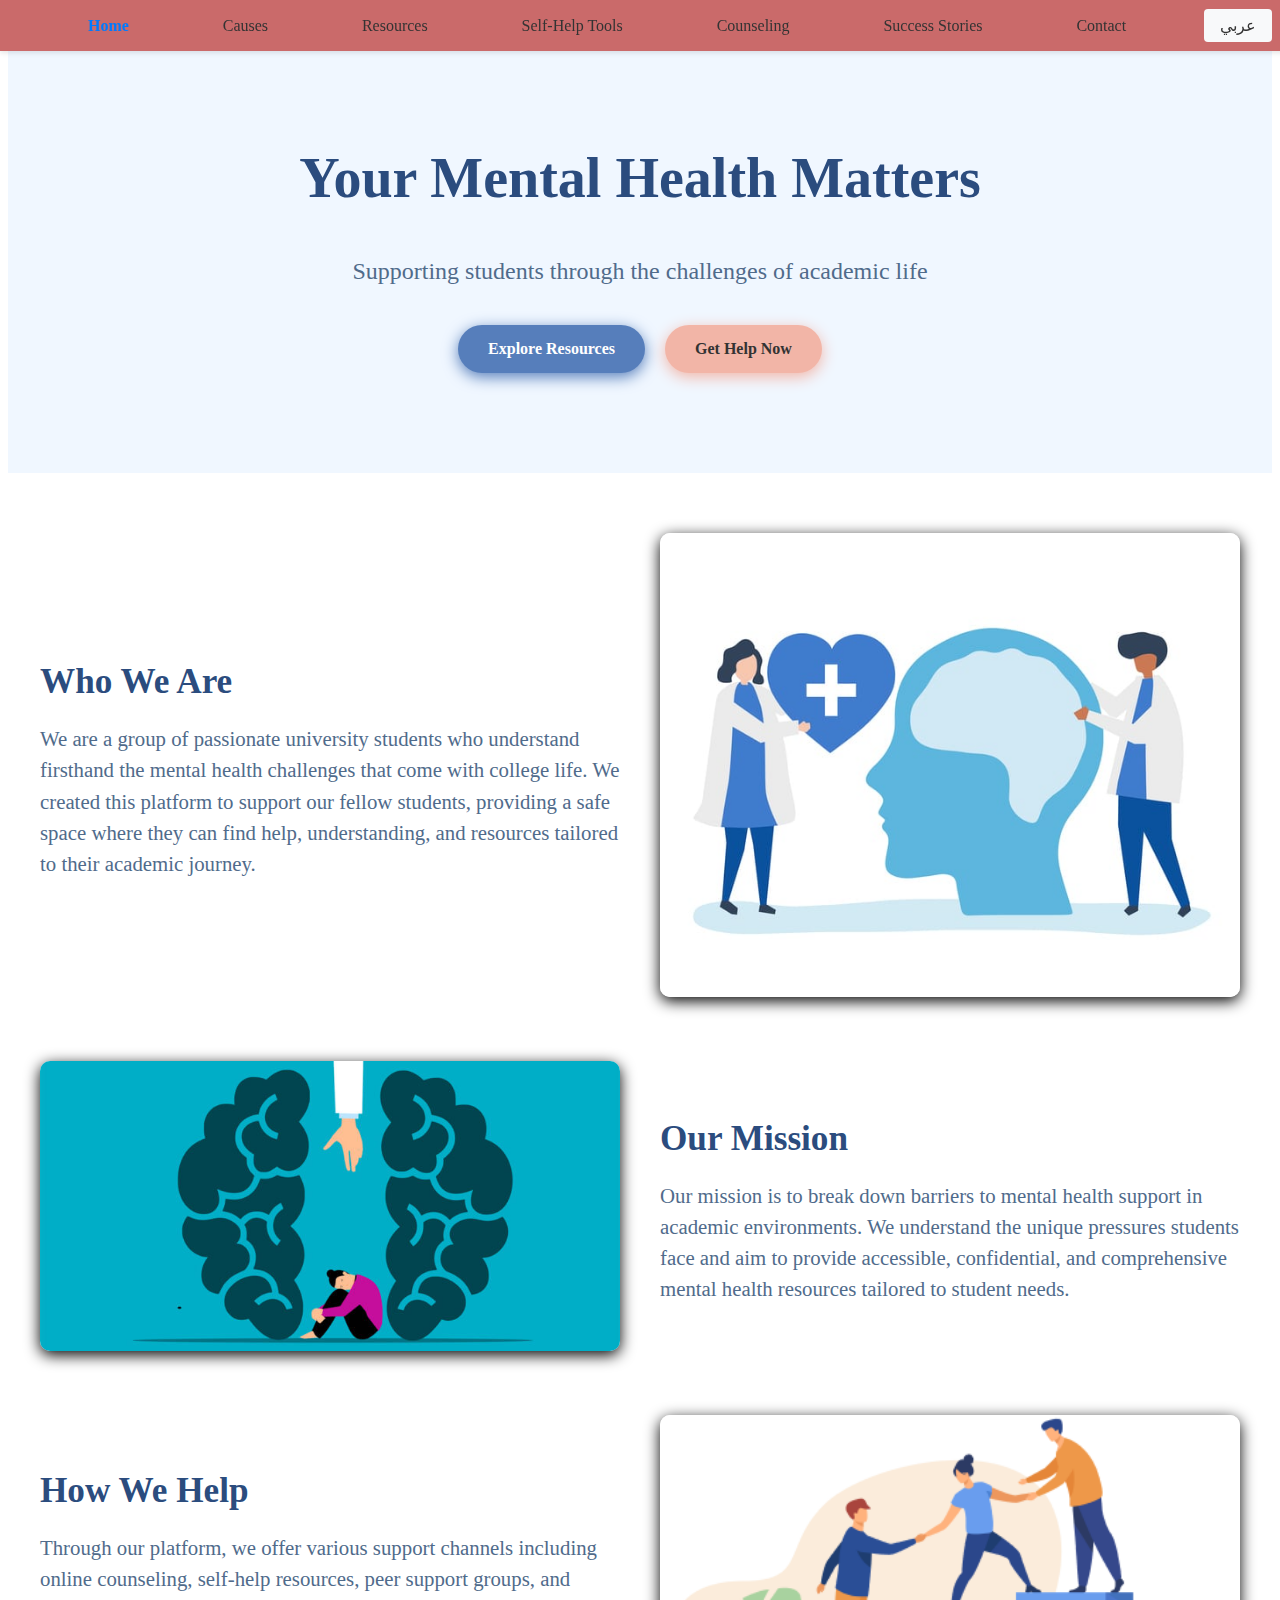
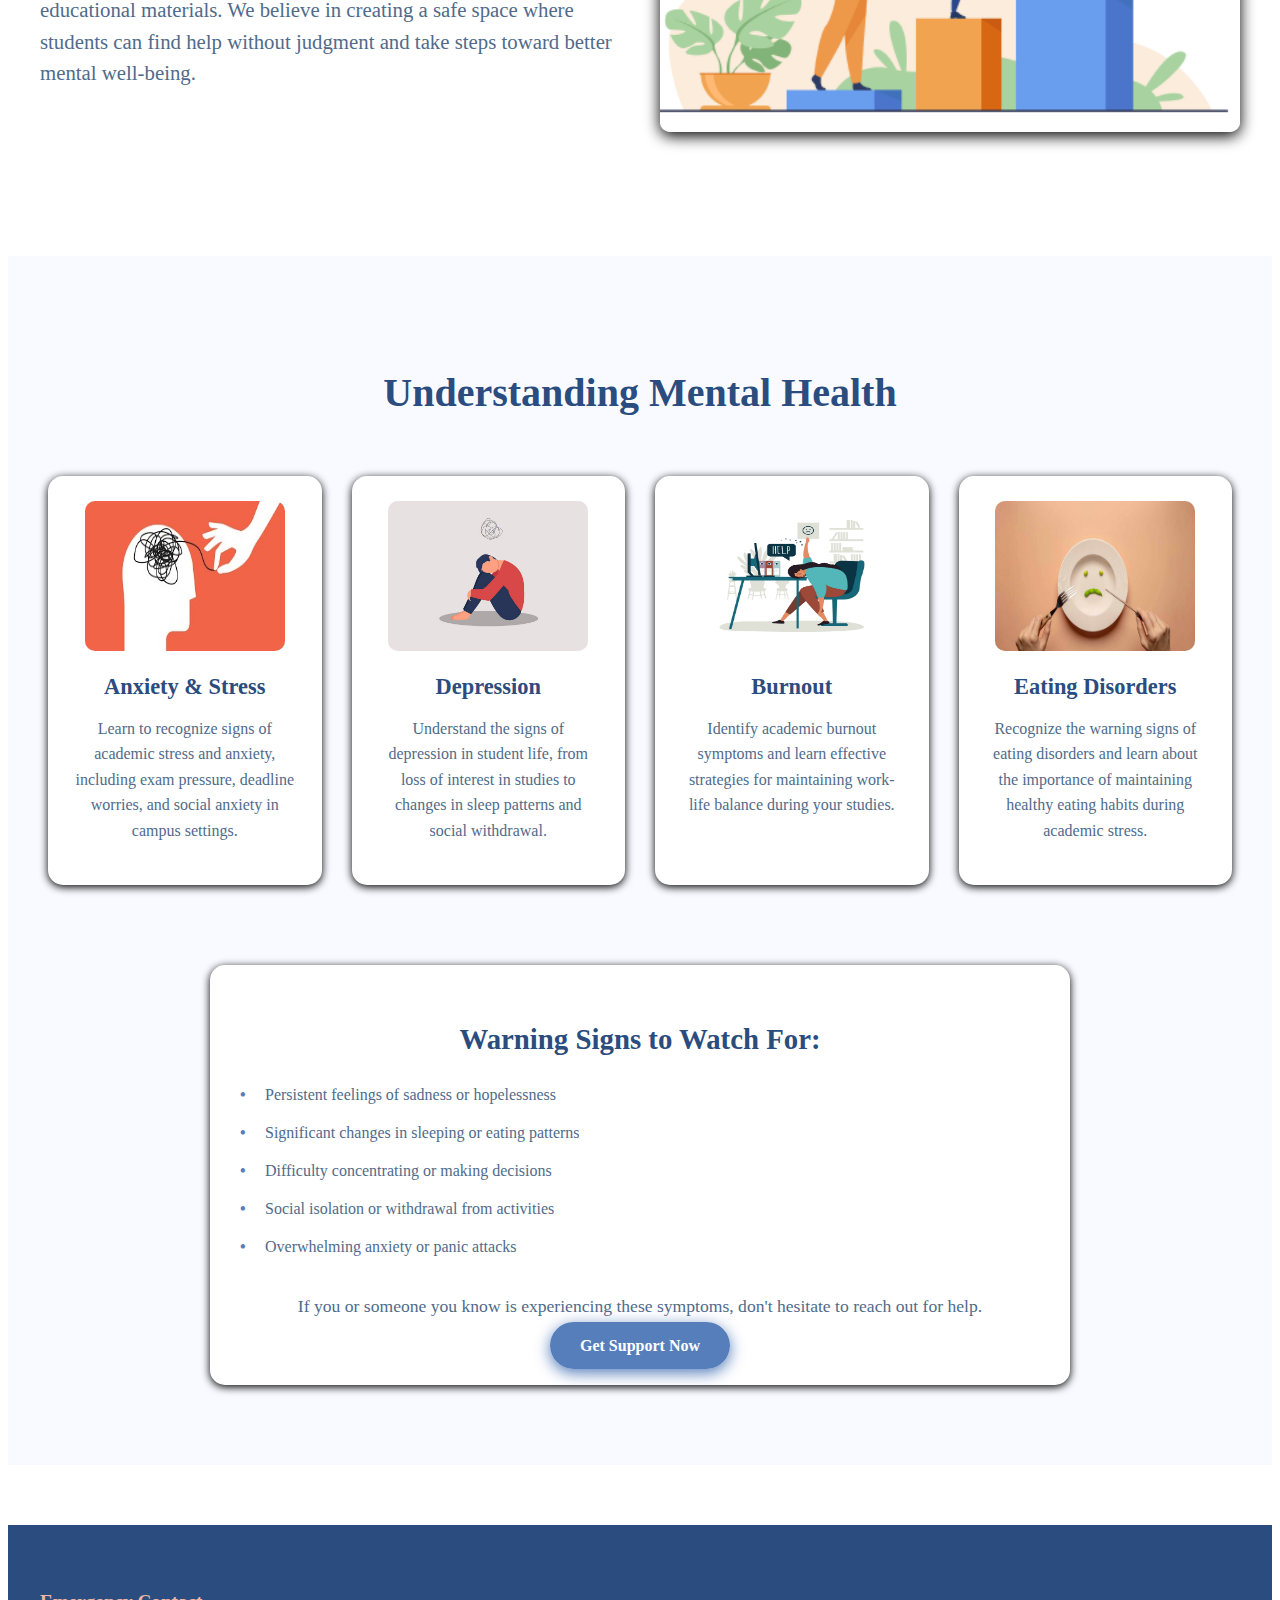
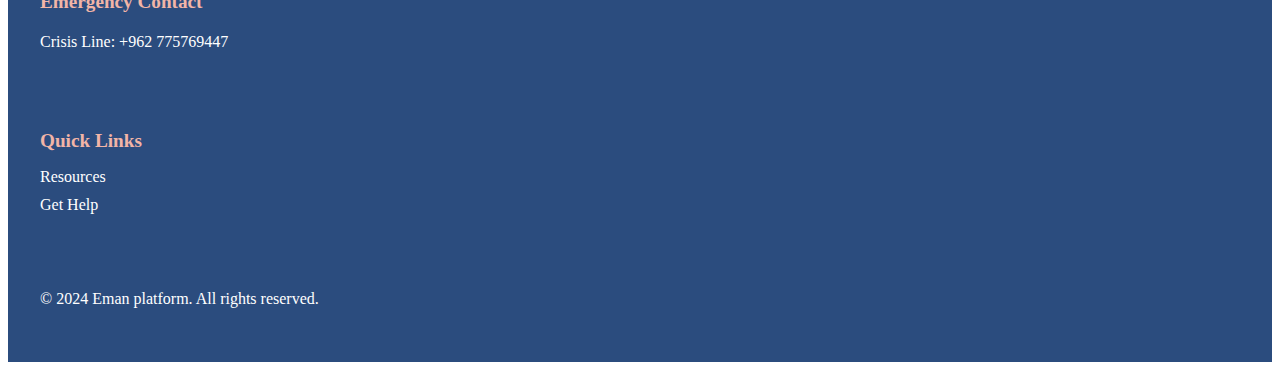
==== commit 885fbbdb: "making something new in the website i will continue it in the sunday" ====
--- a/index.html
+++ b/index.html
@@ -1,5 +1,6 @@
 <!DOCTYPE html>
 <html lang="en">
+<!-- ===== HEAD SECTION ===== -->
 <head>
     <meta charset="UTF-8">
     <meta name="viewport" content="width=device-width, initial-scale=1.0">
@@ -7,10 +8,10 @@
     <link rel="stylesheet" href="css/style.css">
 </head>
 <body>
+    <!-- ===== HEADER & NAVIGATION ===== -->
     <header>
         <nav>
-            
-                 <ul class="nav-links">
+            <ul class="nav-links">
                 <!-- Main pages -->
                 <li><a href="index.html" class="active">Home</a></li>
                 <li><a href="causes.html">Causes</a></li>
@@ -31,12 +32,11 @@
                 <li class="language-switch">
                     <a href="index-ar.html">عربي</a>
                 </li>
-
             </ul>
-            
         </nav>
     </header>
 
+    <!-- ===== HERO SECTION ===== -->
     <main>
         <section class="hero">
             <h1>Your Mental Health Matters</h1>
@@ -46,16 +46,11 @@
                 <a href="contact.html" class="btn secondary">Get Help Now</a>
             </div>
         </section>
-
-
-
-
-
-
-
     </main>
 
+    <!-- ===== INTRODUCTION SECTIONS ===== -->
     <section class="intro-sections">
+        <!-- Who We Are Section -->
         <div class="intro-container">
             <div class="intro-text">
                 <h2>Who We Are</h2>
@@ -66,6 +61,7 @@
             </div>
         </div>
 
+        <!-- Our Mission Section -->
         <div class="intro-container reverse">
             <div class="intro-text">
                 <h2>Our Mission</h2>
@@ -76,6 +72,7 @@
             </div>
         </div>
 
+        <!-- How We Help Section -->
         <div class="intro-container">
             <div class="intro-text">
                 <h2>How We Help</h2>
@@ -85,10 +82,12 @@
                 <img src="imges/image-7.png" alt="Various support channels illustration">
             </div>
         </div>
-        
     </section>
+
+    <!-- ===== MENTAL HEALTH AWARENESS SECTION ===== -->
     <section class="mental-health-awareness">
         <h2>Understanding Mental Health</h2>
+        <!-- Awareness Cards Grid -->
         <div class="awareness-grid">
             <div class="awareness-card">
                 <div class="card-image">
@@ -119,6 +118,8 @@
                 <p>Recognize the warning signs of eating disorders and learn about the importance of maintaining healthy eating habits during academic stress.</p>
             </div>
         </div>
+
+        <!-- Warning Signs Section -->
         <div class="quick-help">
             <h3>Warning Signs to Watch For:</h3>
             <ul class="warning-signs">
@@ -135,12 +136,12 @@
         </div>
     </section>
 
+    <!-- ===== FOOTER SECTION ===== -->
     <footer>
         <div class="footer-content">
             <div class="footer-section">
                 <h4>Emergency Contact</h4>
                 <p>Crisis Line: +962 775769447</p>
-
             </div>
             <div class="footer-section">
                 <h4>Quick Links</h4>
@@ -154,9 +155,5 @@
             </div>
         </div>
     </footer>
-
-
-
-
 </body>
 </html>--- a/css/style.css
+++ b/css/style.css
@@ -1,6 +1,6 @@
 /* ===== HEADER SECTION ===== */
 header {
-    background-color: #ffffff;  /* White background for the header */
+    background-color: #ca6a6a;  /* White background for the header */
     box-shadow: 0 2px 5px rgb(0, 0, 0, 0.1);  /* Subtle shadow for depth */
     padding: 1rem 2rem;  /* Inner spacing: 1rem top/bottom, 2rem left/right */
     position: fixed;  /* Keeps header fixed while scrolling */
@@ -207,7 +207,7 @@
 .card-image img {
     width: 100%;
     height: 100%;
-    object-fit: cover; /* Changed to cover to fill the space properly */
+    object-fit: fill; /* Changed to cover to fill the space properly */
 }
 
 /* Optional: Add a subtle rotation on hover */
@@ -322,135 +322,10 @@
     color: #F2B5A7;
 }
 
-/* ===== CAUSES SECTION ===== */
-.causes-section {
-    padding: 60px 20px;
-    background-color: #fff;
-}
-
-.causes-container {
-    max-width: 1200px;
-    margin: 0 auto;
-}
-
-.causes-container h2 {
-    color: #2B4C7E;
-    font-size: 2.2rem;
-    margin-bottom: 40px;
-    text-align: center;
-}
-
-.causes-grid {
-    display: flex;
-    flex-wrap: wrap;
-    justify-content: center;
-    padding: 20px;
-    gap: 30px;
-}
-
-.cause-card {
-    flex: 0 1 350px;
-    background: white;
-    padding: 30px;
-    border-radius: 15px;
-    box-shadow: 0 2px 8px rgba(0, 0, 0, 0.1);
-    text-align: center;
-}
-
-.cause-card:hover {
-    
-    box-shadow: 0 5px 15px rgba(0, 0, 0, 0.2);
-}
-
-.cause-icon {
-    font-size: 2.5rem;
-    margin-bottom: 20px;
-}
-
-.cause-card h3 {
-    color: #2B4C7E;
-    font-size: 1.4rem;
-    margin-bottom: 15px;
-}
-
-.cause-card p {
-    color: #506B8B;
-    line-height: 1.6;
-}
-
-/* ===== CAUSES DETAILS SECTION ===== */
-.causes-details {
-    padding: 60px 20px;
-    background-color: #F8FAFF;
-}
-
-.detail-container {
-    max-width: 900px;
-    margin: 0 auto;
-}
-
-.detail-item {
-    margin-bottom: 50px;
-    padding: 30px;
-    background: white;
-    border-radius: 15px;
-    box-shadow: 0 2px 8px rgba(0, 0, 0, 0.1);
-    display: flex;
-    gap: 30px;
-    align-items: center;
-}
-
-.detail-content {
-    flex: 1;
-}
-
-.detail-image {
-    flex: 0 0 300px;
-    height: 200px;
-    border-radius: 10px;
-    overflow: hidden;
-}
-
-.detail-image img {
-    width: 100%;
-    height: 100%;
-    object-fit: cover;
-}
-
-/* Responsive adjustment */
-@media (max-width: 768px) {
-    .detail-item {
-        flex-direction: column;
-    }
-    
-    .detail-image {
-        flex: 0 0 200px;
-        width: 100%;
-        margin-bottom: 20px;
-    }
-}
-.detail-item h3 {
-    color: #2B4C7E;
-    font-size: 1.8rem;
-    margin-bottom: 20px;
-}
-
-.detail-item p {
-    color: #506B8B;
-    font-size: 1.1rem;
-    line-height: 1.8;
-    text-align: justify;
-}
-
-/* Add hover effect */
-.detail-item:hover {
-    transform: translateY(-2px);
-    box-shadow: 0 4px 12px rgba(0, 0, 0, 0.15);
-    transition: all 0.3s ease;
-}
-
-
-
-
-
-
+
+
+
+
+
+
+
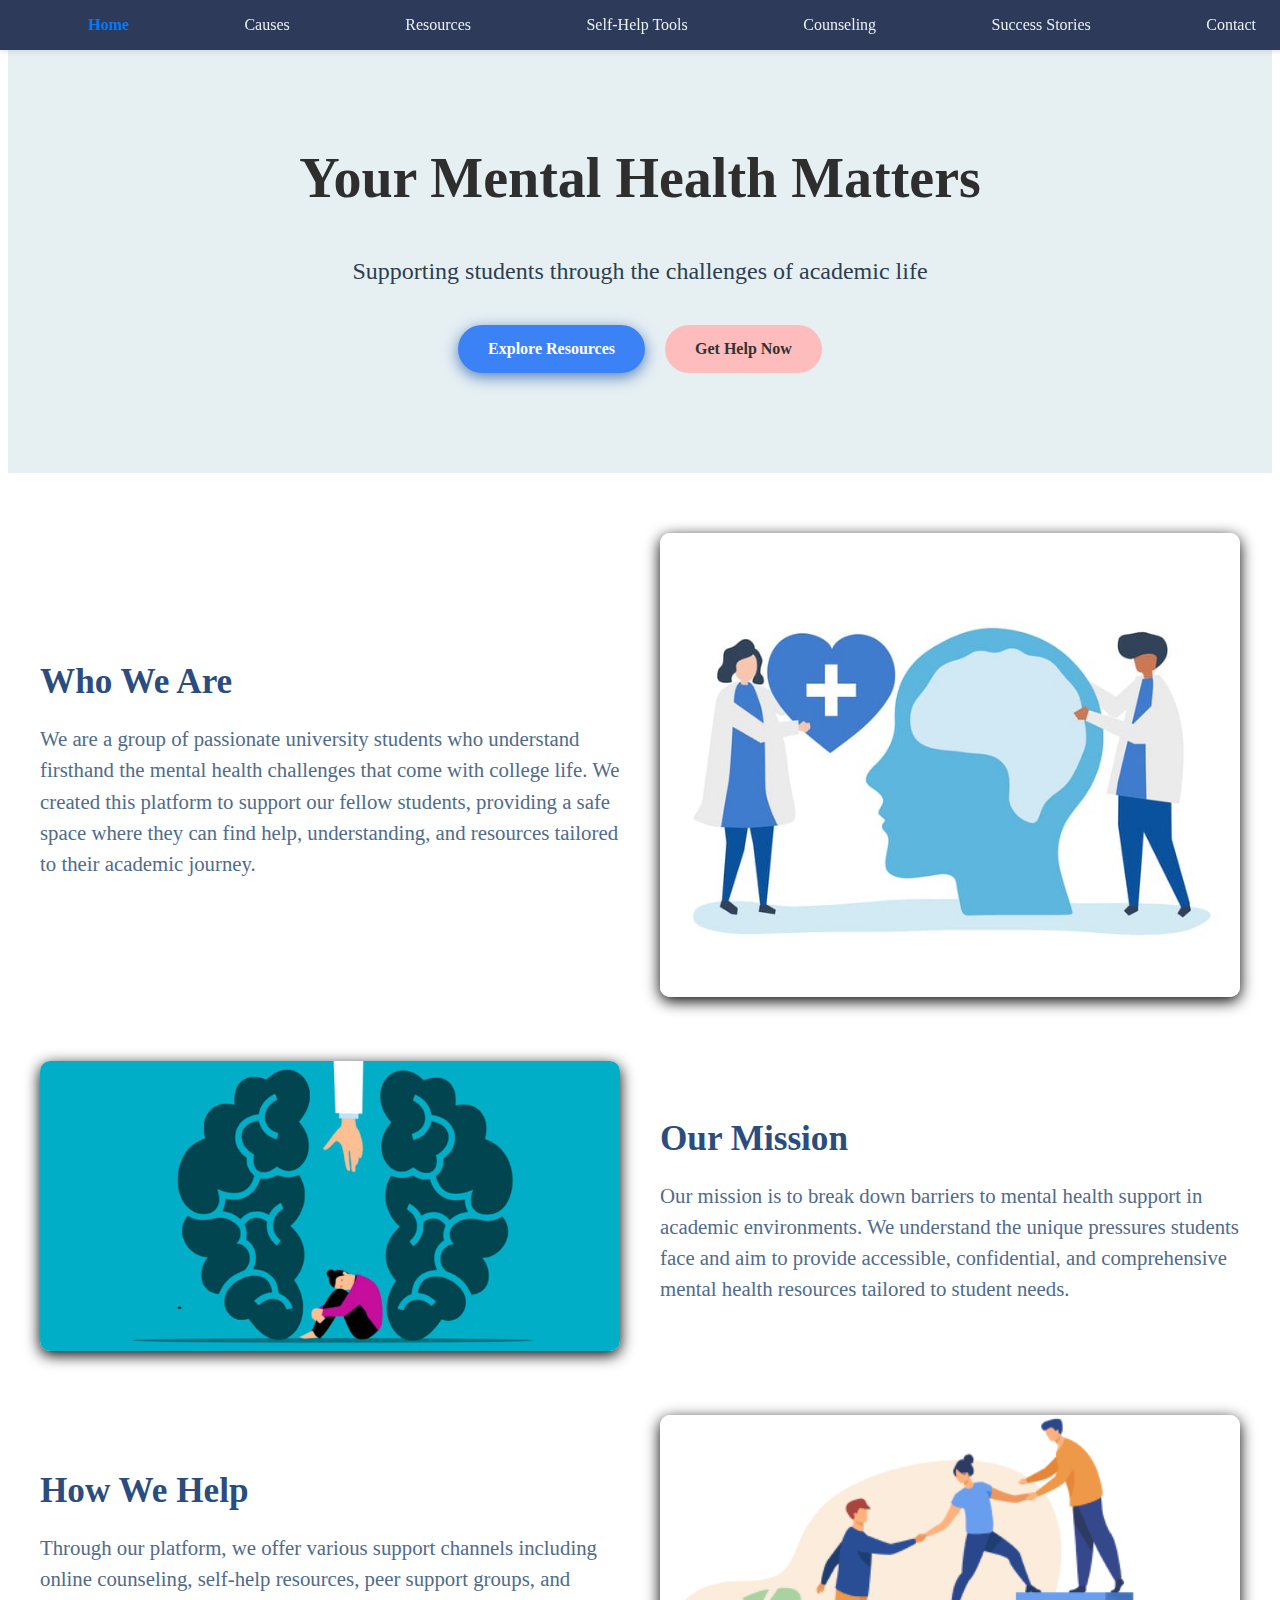
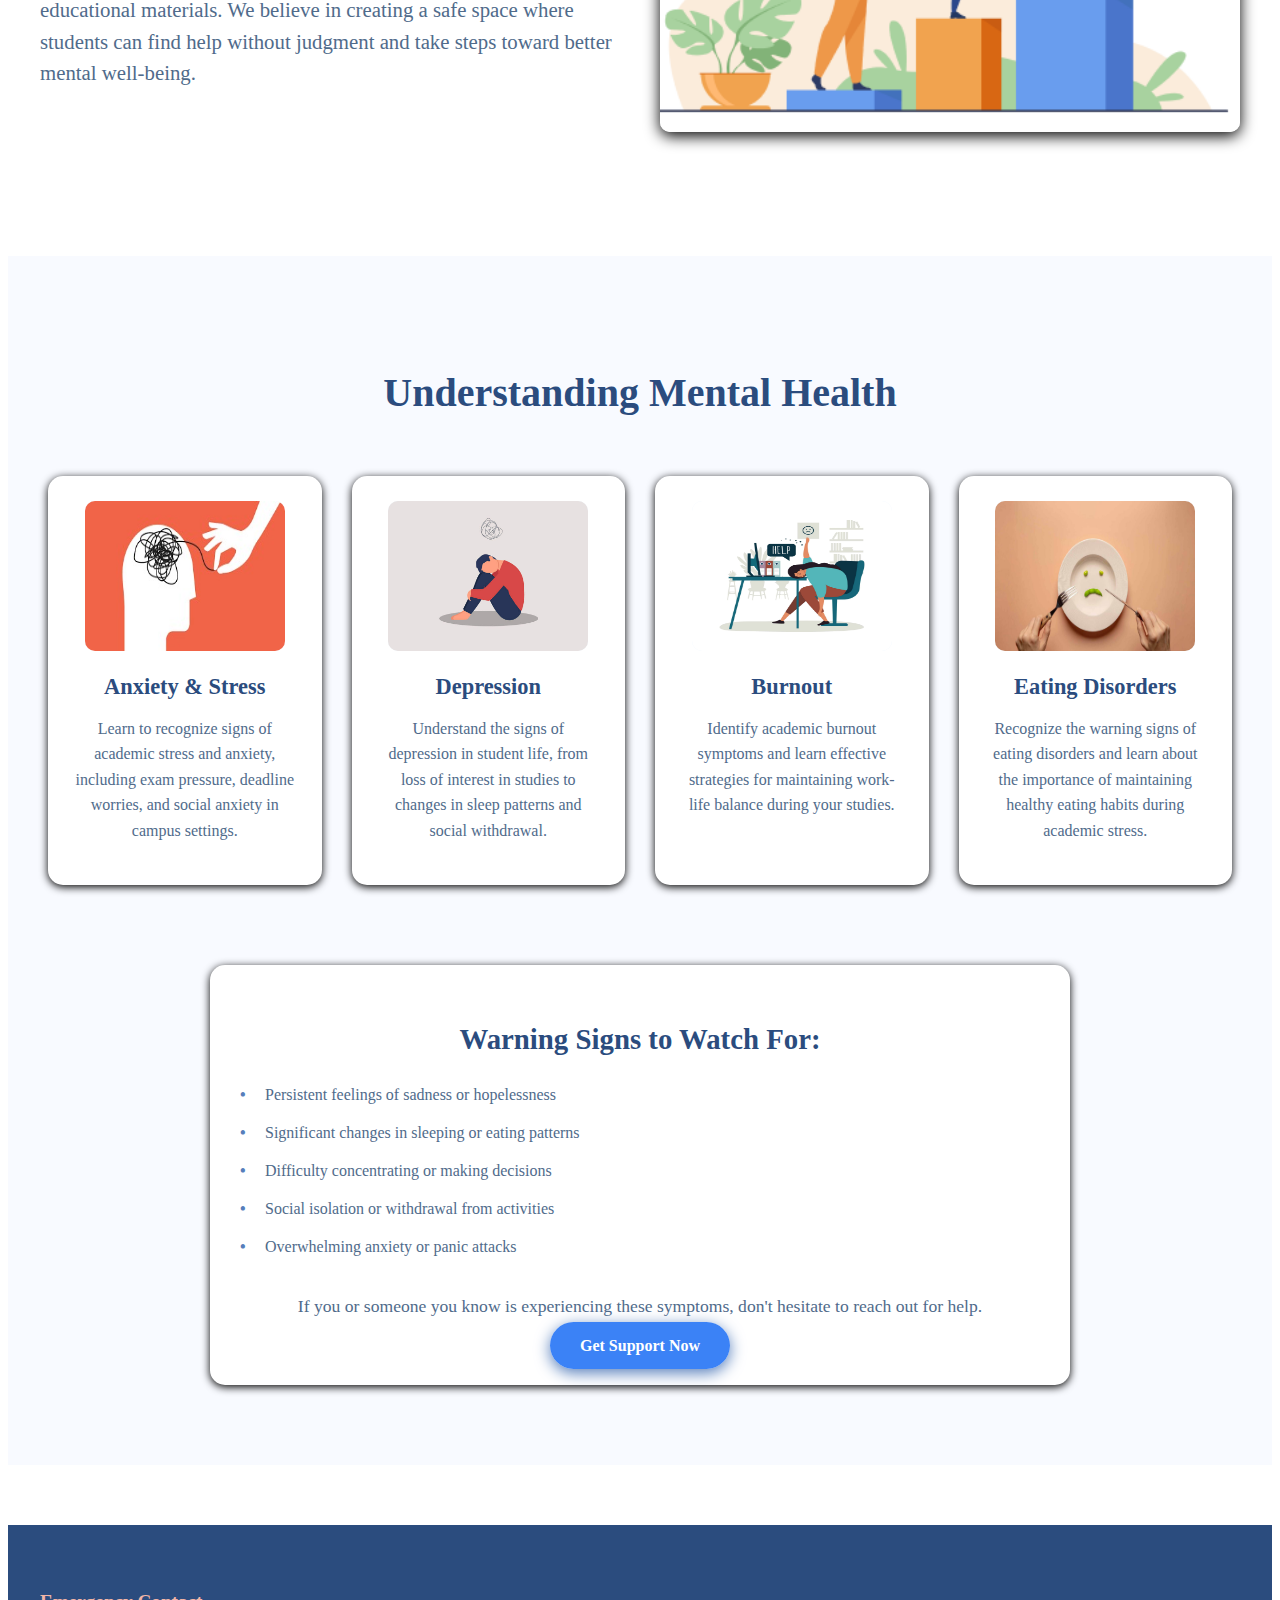
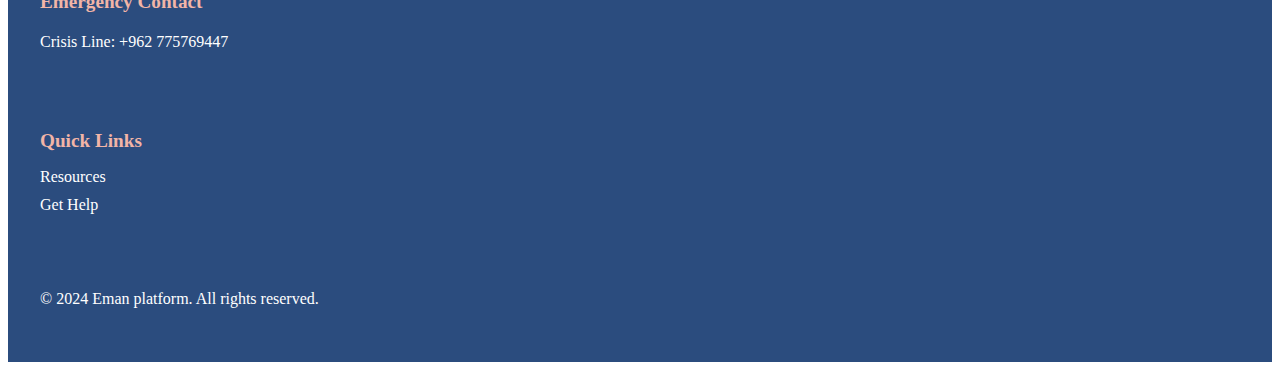
==== commit 8647bdca: "making the 2 other pages the counseling page and the stories page too" ====
--- a/index.html
+++ b/index.html
@@ -28,10 +28,7 @@
                 
                 <!-- Contact -->
                 <li><a href="contact.html">Contact</a></li>
-                <!-- Language -->
-                <li class="language-switch">
-                    <a href="index-ar.html">عربي</a>
-                </li>
+               
             </ul>
         </nav>
     </header>
--- a/css/style.css
+++ b/css/style.css
@@ -1,6 +1,6 @@
 /* ===== HEADER SECTION ===== */
 header {
-    background-color: #ca6a6a;  /* White background for the header */
+    background-color: #2E3A59;  /* White background for the header */
     box-shadow: 0 2px 5px rgb(0, 0, 0, 0.1);  /* Subtle shadow for depth */
     padding: 1rem 2rem;  /* Inner spacing: 1rem top/bottom, 2rem left/right */
     position: fixed;  /* Keeps header fixed while scrolling */
@@ -29,7 +29,7 @@
 /* Individual navigation link styling */
 .nav-links li a {
     text-decoration: none;  /* Removes underline from links */
-    color: #333333;  /* Dark gray text color */
+    color: #E6F0F3  ;  /* Dark gray text color */
     font-weight: 500;  /* Medium font weight */
     padding: 0.5rem 1rem;  /* Spacing around link text */
 }
@@ -45,19 +45,13 @@
     font-weight: 600;  /* Slightly bolder than regular links */
 }
 
-/* Language switch button styling */
-.language-switch a {
-    background-color: #f8f9fa;  /* Light gray background */
-    border-radius: 4px;  /* Rounded corners */
-    padding: 0.5rem 1rem;  /* Spacing around text */
-}
-
-/* Body adjustment to prevent content from hiding under fixed header */
+
+
 
 
 /* ===== HERO SECTION ===== */
 .hero {
-    background-color: #F0F7FF;  /* Light, calming blue background */
+    background-color: #E6F0F3 ;  /* Light, calming blue background */
     padding: 100px 20px;
     text-align: center;
     /* min-height: 80vh; */
@@ -65,17 +59,18 @@
     flex-direction: column;
     justify-content: center;
     align-items: center;
+  
 }
 
 .hero h1 {
-    color: #2B4C7E;  /* Deep calming blue */
+    color: #2E2E2E;  /* Deep calming blue */
     font-size: 3.5rem;
     margin-bottom: 1.5rem;
     font-weight: 700;
 }
 
 .hero p {
-    color: #506B8B;  /* Softer blue for better readability */
+    color: #2C3E50 ;  /* Softer blue for better readability */
     font-size: 1.5rem;
     margin-bottom: 2.5rem;
     max-width: 800px;
@@ -96,7 +91,7 @@
 }
 
 .btn.primary {
-    background-color: #567EBB;  /* Trustworthy blue */
+    background-color: #3B82F6   ;  /* Trustworthy blue */
     color: white;
     box-shadow: 0 4px 15px rgb(86, 126, 187);
 }
@@ -106,9 +101,9 @@
 }
 
 .btn.secondary {
-    background-color: #F2B5A7;  /* Soft coral - warm and inviting */
+    background-color: #FFBCBC   ;  /* Soft coral - warm and inviting */
     color: #333;
-    box-shadow: 0 4px 15px rgb(242, 181, 167);
+   
 }
 
 .btn.secondary:hover {
